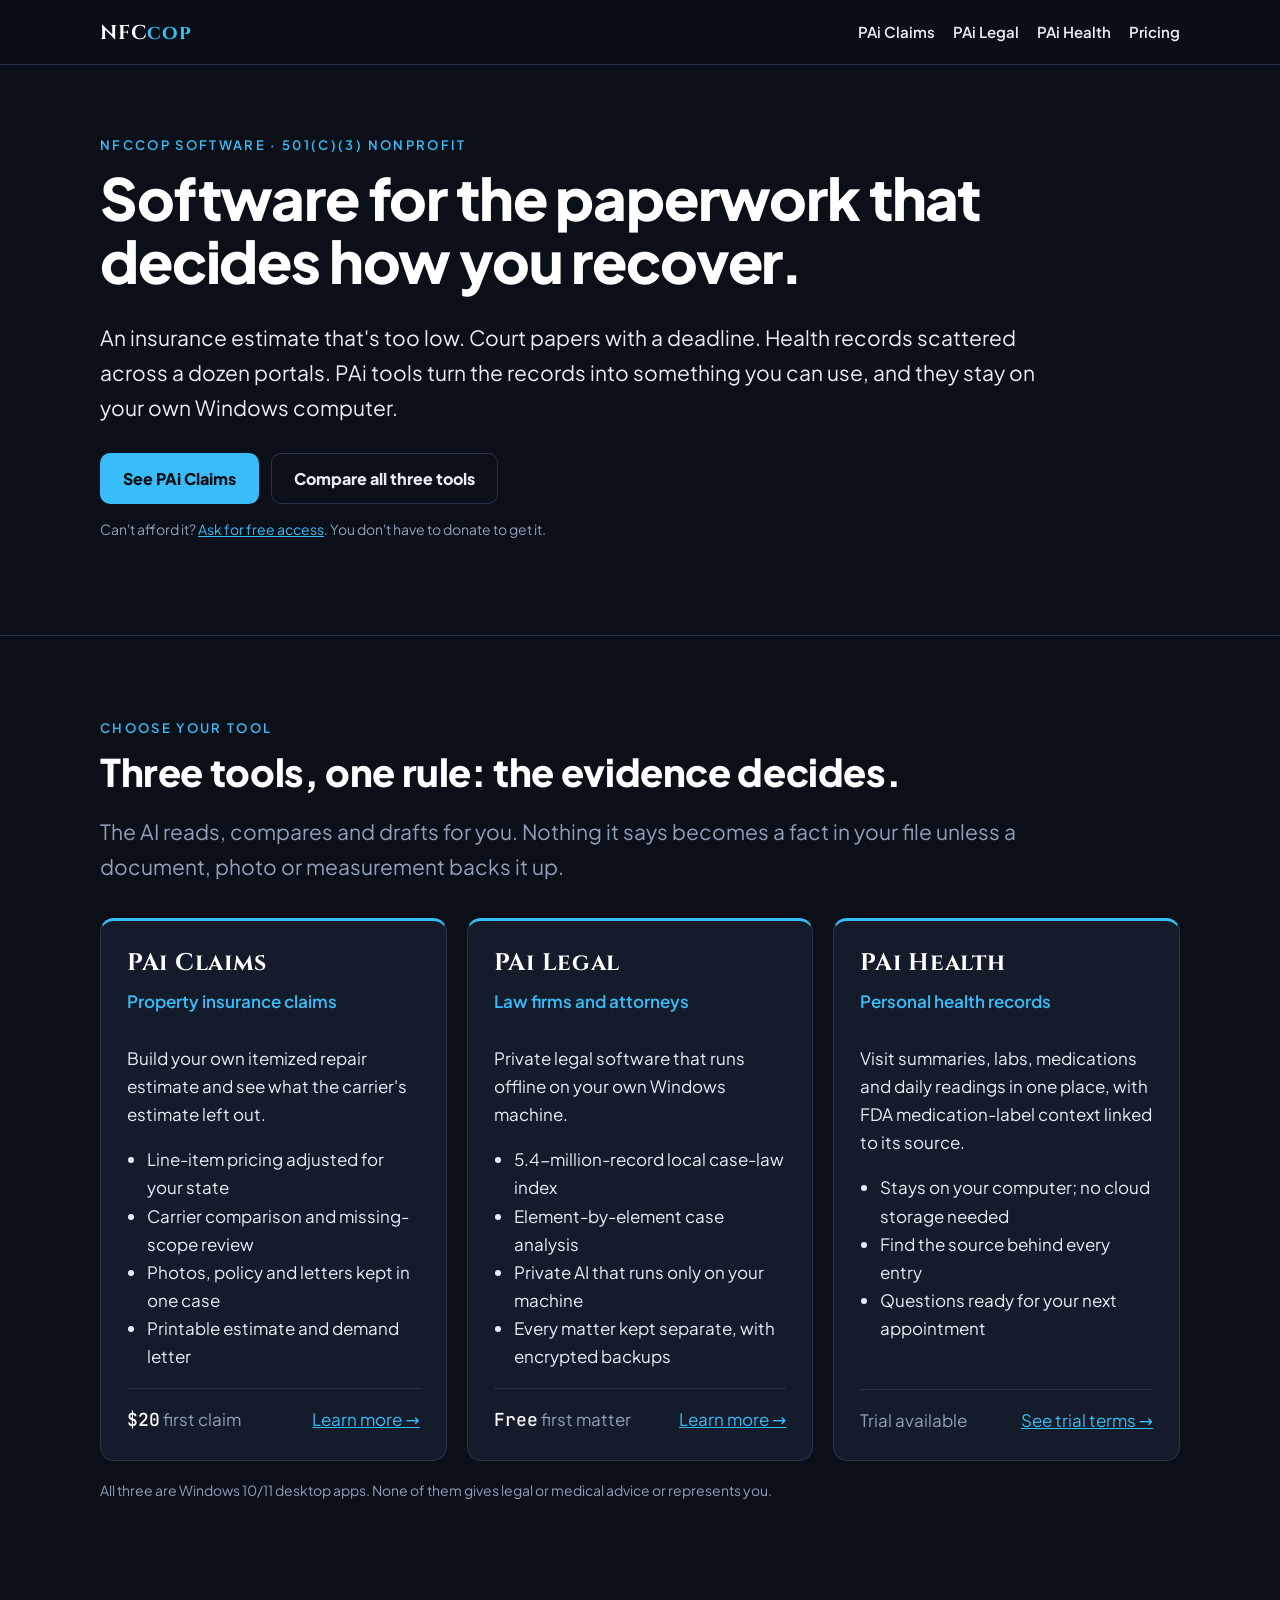
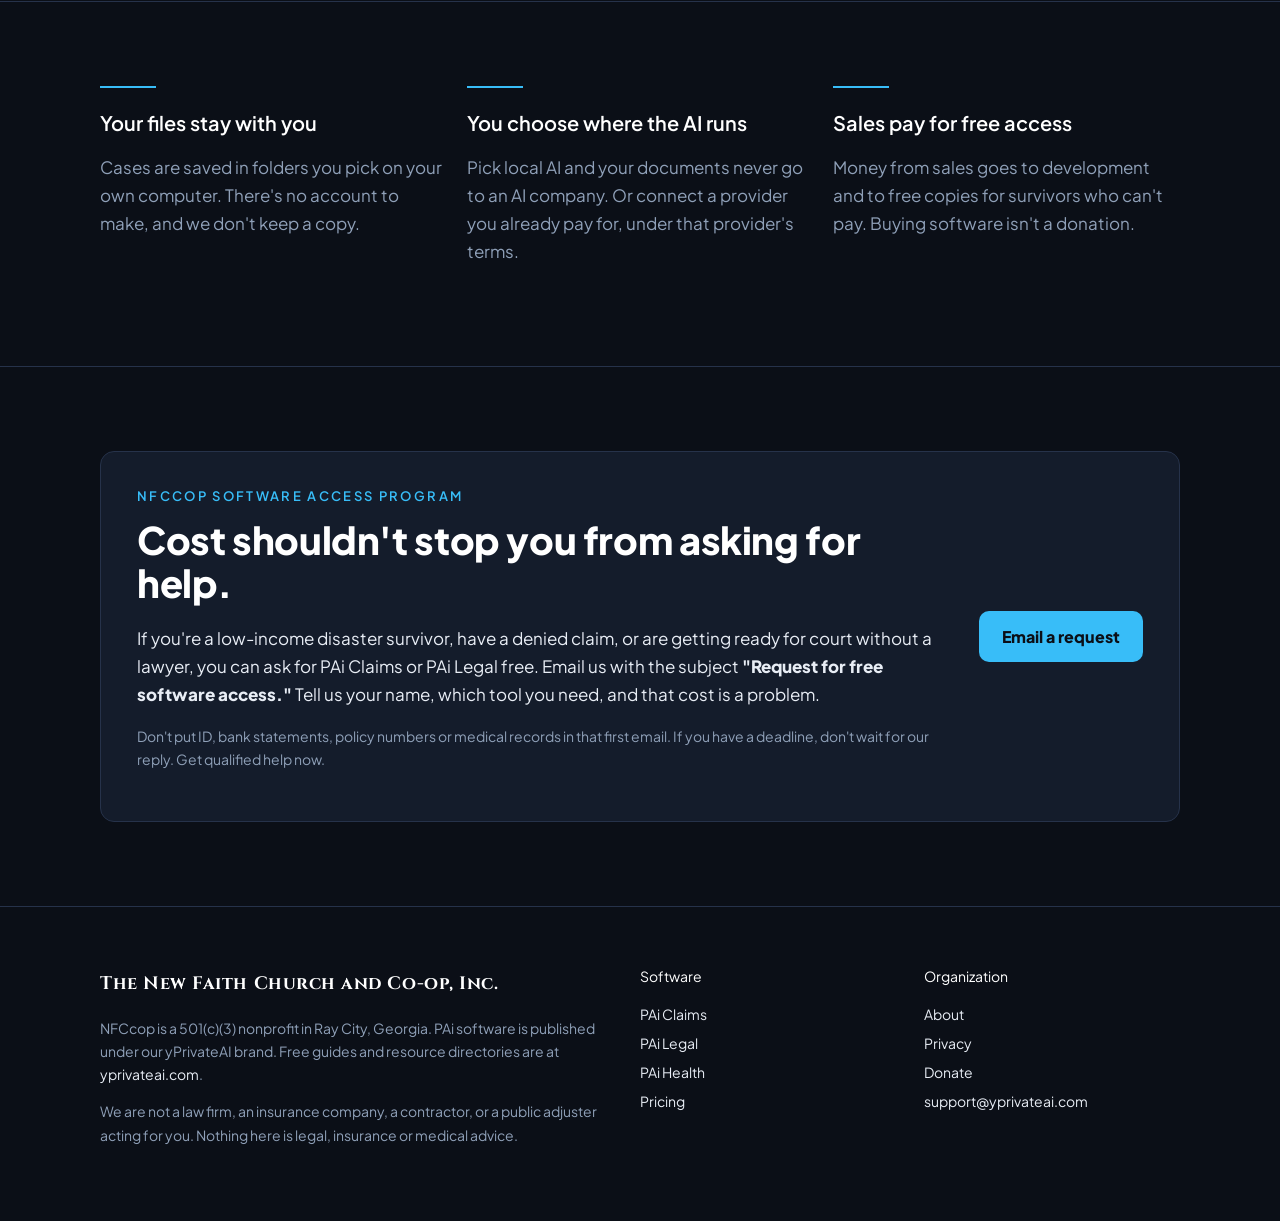
==== index.html @ 84f3e93f "Publish nfccop.org sales pages Co-Authored-By: Claude Opus 5.5 <noreply@anthropic.com>" ====
<!doctype html>
<html lang="en">
<head>
<meta charset="utf-8">
<meta name="viewport" content="width=device-width,initial-scale=1">
<title>PAi Software for Claims, Court and Health Records | NFCcop</title>
<meta name="description" content="Private Windows software from NFCcop, a 501(c)(3) nonprofit: PAi Claims for property insurance estimates, PAi Legal for court records, PAi Health for medical records.">
<link rel="canonical" href="https://nfccop.org/">
<meta property="og:title" content="PAi software from NFCcop">
<meta property="og:description" content="Build your own repair estimate, organize court records, keep health records together. Your files stay on your computer.">
<meta property="og:url" content="https://nfccop.org/">
<meta property="og:type" content="website">
<style>
/* NFCcop software sales site. Brand: marketing/youtube/brand/brand-guide.md */
@font-face{font-family:"Cinzel";src:url([data-uri]) format("woff2");font-weight:700;font-display:swap}
@font-face{font-family:"Jakarta";src:url([data-uri]) format("woff2");font-weight:400;font-display:swap}
@font-face{font-family:"Jakarta";src:url([data-uri]) format("woff2");font-weight:600;font-display:swap}
@font-face{font-family:"Jakarta";src:url([data-uri]) format("woff2");font-weight:800;font-display:swap}
@font-face{font-family:"JBMono";src:url([data-uri]) format("woff2");font-weight:500;font-display:swap}

:root{
  --ink:#0B0F17;--panel:#141C2B;--panel-2:#1B2538;--line:#26324A;
  --signal:#38BDF8;--signal-dim:#0EA5E9;--paper:#E8EDF5;--muted:#8FA0B8;
  --caution:#F59E0B;--white:#FFFFFF;
  --serif:"Cinzel",Georgia,serif;--sans:"Jakarta",system-ui,Arial,sans-serif;--mono:"JBMono",ui-monospace,Consolas,monospace;
  --max:1120px;--r:14px;
}
*{box-sizing:border-box}
html{scroll-behavior:smooth}
body{margin:0;background:var(--ink);color:var(--paper);font:400 17px/1.65 var(--sans);-webkit-font-smoothing:antialiased}
a{color:var(--signal)}
a:hover{color:var(--white)}
img{max-width:100%}
.wrap{max-width:var(--max);margin:0 auto;padding:0 20px}
.skip{position:absolute;left:-999px}.skip:focus{left:16px;top:16px;background:var(--white);color:var(--ink);padding:8px 12px;z-index:9}

/* header */
.top{position:sticky;top:0;z-index:5;background:rgba(11,15,23,.92);backdrop-filter:blur(8px);border-bottom:1px solid var(--line)}
.top .wrap{display:flex;align-items:center;gap:20px;min-height:64px}
.brand{font:700 20px var(--serif);color:var(--white);text-decoration:none;letter-spacing:.04em;margin-right:auto}
.brand span{color:var(--signal)}
.nav{display:flex;gap:18px;flex-wrap:wrap}
.nav a{color:var(--paper);text-decoration:none;font-weight:600;font-size:15px}
.nav a:hover,.nav a[aria-current]{color:var(--signal)}
@media (max-width:720px){.nav .hide-sm{display:none}}

/* type */
h1,h2,h3{color:var(--white);line-height:1.15;margin:0 0 .5em}
h1{font:800 clamp(34px,5.4vw,58px)/1.08 var(--sans);letter-spacing:-.02em}
h2{font:800 clamp(26px,3.4vw,38px)/1.15 var(--sans);letter-spacing:-.01em}
h3{font:600 20px/1.3 var(--sans)}
.over{font:600 13px var(--sans);letter-spacing:.18em;text-transform:uppercase;color:var(--signal);margin:0 0 14px}
.lead{font-size:clamp(18px,2vw,21px);color:var(--paper);max-width:46em}
.muted{color:var(--muted)}
.mono,.price{font-family:var(--mono)}
.name{font-family:var(--serif);letter-spacing:.03em}

/* sections */
section{padding:84px 0;border-top:1px solid var(--line)}
section.hero{border-top:0;padding:72px 0 80px}
.grid{display:grid;gap:20px}
.g2{grid-template-columns:repeat(auto-fit,minmax(300px,1fr))}
.g3{grid-template-columns:repeat(auto-fit,minmax(260px,1fr))}
.card{background:var(--panel);border:1px solid var(--line);border-radius:var(--r);padding:26px}
.card.feature{border-top:3px solid var(--signal)}
.card p:last-child{margin-bottom:0}
.rule{width:56px;height:2px;background:var(--signal);border:0;margin:0 0 22px}

/* buttons */
.ctas{display:flex;gap:12px;flex-wrap:wrap;margin:28px 0 14px}
.btn{display:inline-flex;align-items:center;gap:8px;padding:14px 22px;border-radius:10px;font:700 16px var(--sans);text-decoration:none;border:1px solid transparent;cursor:pointer}
.btn-primary{background:var(--signal);color:var(--ink)}
.btn-primary:hover{background:var(--white);color:var(--ink)}
.btn-ghost{border-color:var(--line);color:var(--paper);background:transparent}
.btn-ghost:hover{border-color:var(--signal);color:var(--white)}
.fine{font-size:14px;color:var(--muted)}

/* hero */
.hero-grid{display:grid;grid-template-columns:1.15fr .85fr;gap:48px;align-items:center}
@media (max-width:900px){.hero-grid{grid-template-columns:1fr}}
.doc{background:var(--panel);border:1px solid var(--line);border-radius:var(--r);padding:22px;font-size:14px}
.doc-h{display:flex;justify-content:space-between;color:var(--muted);font:500 12px var(--mono);text-transform:uppercase;letter-spacing:.08em;margin-bottom:14px}
.doc table{width:100%;border-collapse:collapse}
.doc td{padding:9px 0;border-bottom:1px solid var(--line);vertical-align:top}
.doc td:last-child{text-align:right;font-family:var(--mono);white-space:nowrap;padding-left:10px}
.doc tr.add td{color:var(--signal)}
.doc tr.tot td{border-bottom:0;font-weight:700;color:var(--white);padding-top:14px}
.tag{display:inline-block;font:600 11px var(--sans);letter-spacing:.1em;text-transform:uppercase;padding:3px 8px;border-radius:999px;border:1px solid currentColor}
.tag.caution{color:var(--caution)}
.tag.sig{color:var(--signal)}

/* product cards */
.prod{display:flex;flex-direction:column}
.prod h3{font:700 24px var(--serif);letter-spacing:.03em}
.prod .for{color:var(--signal);font-weight:600;margin:-4px 0 12px}
.prod ul{padding-left:20px;margin:0 0 18px}
.prod .foot{margin-top:auto;display:flex;align-items:baseline;justify-content:space-between;gap:12px;flex-wrap:wrap;padding-top:16px;border-top:1px solid var(--line)}
.prod .foot .price{color:var(--white);font-size:18px}

/* steps */
.steps{counter-reset:s;list-style:none;padding:0;margin:0;display:grid;gap:14px;grid-template-columns:repeat(auto-fit,minmax(min(300px,100%),1fr))}
.steps li{background:var(--panel);border:1px solid var(--line);border-radius:var(--r);padding:22px 22px 22px 66px;position:relative}
.steps li::before{counter-increment:s;content:counter(s);position:absolute;left:20px;top:20px;width:32px;height:32px;border-radius:50%;border:1px solid var(--signal);color:var(--signal);font:500 15px/30px var(--mono);text-align:center}
.steps b{color:var(--white);display:block}

/* pricing */
.plans{display:grid;gap:20px;grid-template-columns:repeat(auto-fit,minmax(250px,1fr))}
.plan{background:var(--panel);border:1px solid var(--line);border-radius:var(--r);padding:28px;display:flex;flex-direction:column}
.plan.best{border-color:var(--signal);box-shadow:0 0 0 1px var(--signal) inset}
.plan .amt{font:500 46px/1 var(--mono);color:var(--white);margin:10px 0 4px}
.plan .per{color:var(--muted);font-size:15px;margin-bottom:18px}
.plan ul{padding-left:20px;margin:0 0 22px}
.plan .btn{margin-top:auto;justify-content:center}
table.cmp{width:100%;border-collapse:collapse;font-size:15px}
table.cmp th,table.cmp td{padding:12px 10px;border-bottom:1px solid var(--line);text-align:left;vertical-align:top}
table.cmp th{color:var(--white)}
table.cmp td.y{color:var(--signal);font-family:var(--mono)}
.scroll-x{overflow-x:auto}

/* honesty box */
.limits{border-left:3px solid var(--caution);background:var(--panel);padding:22px 24px;border-radius:0 var(--r) var(--r) 0}
.limits h3{color:var(--caution)}
.limits ul{margin:0;padding-left:20px}

/* two-voice comparison (PAi Legal) */
.voices{display:grid;grid-template-columns:1fr 1fr;gap:0;border:1px solid var(--line);border-radius:var(--r);overflow:hidden}
.voices > div{padding:22px}
.voices > div + div{border-left:1px solid var(--line);background:var(--panel-2)}
.voices h4{margin:0 0 12px;font:600 12px var(--mono);letter-spacing:.1em;text-transform:uppercase;color:var(--muted)}
.voices ul{list-style:none;padding:0;margin:0}
.voices li{padding:9px 0;border-bottom:1px solid var(--line);font-size:15px}
.voices li:last-child{border-bottom:0}
@media (max-width:640px){.voices{grid-template-columns:1fr}.voices > div + div{border-left:0;border-top:1px solid var(--line)}}

/* trust lock ladder */
.locks{display:grid;gap:12px}
.lock{display:grid;grid-template-columns:96px 1fr;gap:18px;align-items:start;background:var(--panel);border:1px solid var(--line);border-radius:12px;padding:18px 20px}
.lock .sym{font:500 18px var(--mono);color:var(--signal);white-space:nowrap}
.lock b{color:var(--white)}
.lock p{margin:4px 0 0;color:var(--muted);font-size:15px}
@media (max-width:520px){.lock{grid-template-columns:1fr;gap:6px}}

/* stat row */
.stats{display:grid;grid-template-columns:repeat(auto-fit,minmax(min(220px,100%),1fr));gap:0;border:1px solid var(--line);border-radius:var(--r);overflow:hidden;margin-top:44px}
.stat{padding:24px;background:var(--panel)}
.stat + .stat{border-left:1px solid var(--line)}
.stat .n{font:500 clamp(30px,3.6vw,42px)/1 var(--mono);color:var(--white)}
.stat .l{color:var(--muted);font-size:15px;margin-top:8px}
@media (max-width:700px){.stat + .stat{border-left:0;border-top:1px solid var(--line)}}

/* server diagram */
.rack{background:var(--panel);border:1px solid var(--line);border-radius:var(--r);padding:22px}
.rack .edge{border:1px dashed var(--caution);border-radius:12px;padding:16px;position:relative}
.rack .edge-l{position:absolute;top:-10px;left:14px;background:var(--panel);padding:0 8px;font:600 11px var(--mono);letter-spacing:.1em;text-transform:uppercase;color:var(--caution)}
.rack .unit{display:flex;justify-content:space-between;gap:12px;border:1px solid var(--line);background:var(--ink);border-radius:8px;padding:11px 14px;margin-top:10px;font-size:15px}
.rack .unit span:last-child{font-family:var(--mono);color:var(--signal);white-space:nowrap}
.rack .ws{display:grid;grid-template-columns:repeat(3,1fr);gap:8px;margin-top:14px}
.rack .ws div{border:1px solid var(--line);border-radius:8px;padding:8px;text-align:center;font-size:13px;color:var(--muted)}
.rack .off{margin-top:14px;text-align:center;font:500 13px var(--mono);color:var(--muted)}

/* quote callout */
.callout{border-left:3px solid var(--signal);padding:6px 0 6px 22px;font-size:clamp(19px,2.2vw,23px);color:var(--white);margin:28px 0;max-width:40em}

/* faq */
details{background:var(--panel);border:1px solid var(--line);border-radius:12px;padding:16px 20px;margin-bottom:10px}
summary{cursor:pointer;font-weight:600;color:var(--white)}
details p{margin:12px 0 0}

/* band */
.band{background:var(--panel);border:1px solid var(--line);border-radius:var(--r);padding:36px;display:grid;grid-template-columns:1fr auto;gap:24px;align-items:center}
@media (max-width:760px){.band{grid-template-columns:1fr;padding:26px}}

/* footer */
footer{border-top:1px solid var(--line);padding:44px 0 60px;color:var(--muted);font-size:14px}
footer .cols{display:grid;gap:28px;grid-template-columns:2fr 1fr 1fr}
@media (max-width:720px){footer .cols{grid-template-columns:1fr}}
footer a{color:var(--paper);text-decoration:none}footer a:hover{color:var(--signal)}
footer ul{list-style:none;padding:0;margin:0}footer li{margin:6px 0}

</style>
<script type="application/ld+json">
{"@context":"https://schema.org","@type":"NGO","name":"The New Faith Church and Co-op, Inc.","alternateName":"NFCcop","url":"https://nfccop.org/","email":"support@yprivateai.com","address":{"@type":"PostalAddress","addressLocality":"Ray City","addressRegion":"GA","addressCountry":"US"},"nonprofitStatus":"Nonprofit501c3"}
</script>
</head>
<body>
<a class="skip" href="#main">Skip to content</a>
<header class="top"><div class="wrap">
  <a class="brand" href="./">NFC<span>cop</span></a>
  <nav class="nav" aria-label="Main">
    <a href="pai-claims.html">PAi Claims</a>
    <a href="pai-legal.html" class="hide-sm">PAi Legal</a>
    <a href="https://yprivateai.com/pai-health.html" class="hide-sm">PAi Health</a>
    <a href="pai-claims.html#pricing">Pricing</a>
  </nav>
</div></header>

<main id="main">
<section class="hero"><div class="wrap">
  <p class="over">NFCcop software · 501(c)(3) nonprofit</p>
  <h1>Software for the paperwork that decides how you recover.</h1>
  <p class="lead">An insurance estimate that's too low. Court papers with a deadline. Health records scattered across a dozen portals. PAi tools turn the records into something you can use, and they stay on your own Windows computer.</p>
  <div class="ctas">
    <a class="btn btn-primary" href="pai-claims.html">See PAi Claims</a>
    <a class="btn btn-ghost" href="#tools">Compare all three tools</a>
  </div>
  <p class="fine">Can't afford it? <a href="#free-access">Ask for free access</a>. You don't have to donate to get it.</p>
</div></section>

<section id="tools"><div class="wrap">
  <p class="over">Choose your tool</p>
  <h2>Three tools, one rule: the evidence decides.</h2>
  <p class="lead muted">The AI reads, compares and drafts for you. Nothing it says becomes a fact in your file unless a document, photo or measurement backs it up.</p>
  <div class="grid g3" style="margin-top:34px">
    <article class="card feature prod">
      <h3>PAi Claims</h3>
      <p class="for">Property insurance claims</p>
      <p>Build your own itemized repair estimate and see what the carrier's estimate left out.</p>
      <ul>
        <li>Line-item pricing adjusted for your state</li>
        <li>Carrier comparison and missing-scope review</li>
        <li>Photos, policy and letters kept in one case</li>
        <li>Printable estimate and demand letter</li>
      </ul>
      <div class="foot"><span><span class="price">$20</span> <span class="muted">first claim</span></span><a href="pai-claims.html">Learn more →</a></div>
    </article>
    <article class="card feature prod">
      <h3>PAi Legal</h3>
      <p class="for">Law firms and attorneys</p>
      <p>Private legal software that runs offline on your own Windows machine.</p>
      <ul>
        <li>5.4-million-record local case-law index</li>
        <li>Element-by-element case analysis</li>
        <li>Private AI that runs only on your machine</li>
        <li>Every matter kept separate, with encrypted backups</li>
      </ul>
      <div class="foot"><span><span class="price">Free</span> <span class="muted">first matter</span></span><a href="pai-legal.html">Learn more →</a></div>
    </article>
    <article class="card feature prod">
      <h3>PAi Health</h3>
      <p class="for">Personal health records</p>
      <p>Visit summaries, labs, medications and daily readings in one place, with FDA medication-label context linked to its source.</p>
      <ul>
        <li>Stays on your computer; no cloud storage needed</li>
        <li>Find the source behind every entry</li>
        <li>Questions ready for your next appointment</li>
      </ul>
      <div class="foot"><span class="muted">Trial available</span><a href="https://yprivateai.com/pai-health.html">See trial terms →</a></div>
    </article>
  </div>
  <p class="fine" style="margin-top:18px">All three are Windows 10/11 desktop apps. None of them gives legal or medical advice or represents you.</p>
</div></section>

<section><div class="wrap">
  <div class="grid g3">
    <div><hr class="rule"><h3>Your files stay with you</h3><p class="muted">Cases are saved in folders you pick on your own computer. There's no account to make, and we don't keep a copy.</p></div>
    <div><hr class="rule"><h3>You choose where the AI runs</h3><p class="muted">Pick local AI and your documents never go to an AI company. Or connect a provider you already pay for, under that provider's terms.</p></div>
    <div><hr class="rule"><h3>Sales pay for free access</h3><p class="muted">Money from sales goes to development and to free copies for survivors who can't pay. Buying software isn't a donation.</p></div>
  </div>
</div></section>

<section id="free-access"><div class="wrap">
  <div class="band">
    <div>
      <p class="over">NFCcop software access program</p>
      <h2>Cost shouldn't stop you from asking for help.</h2>
      <p>If you're a low-income disaster survivor, have a denied claim, or are getting ready for court without a lawyer, you can ask for PAi Claims or PAi Legal free. Email us with the subject <b>"Request for free software access."</b> Tell us your name, which tool you need, and that cost is a problem.</p>
      <p class="fine">Don't put ID, bank statements, policy numbers or medical records in that first email. If you have a deadline, don't wait for our reply. Get qualified help now.</p>
    </div>
    <a class="btn btn-primary" href="mailto:support@yprivateai.com?subject=Request%20for%20free%20software%20access">Email a request</a>
  </div>
</div></section>
</main>

<footer><div class="wrap cols">
  <div>
    <p class="name" style="color:var(--white);font-size:18px">The New Faith Church and Co-op, Inc.</p>
    <p>NFCcop is a 501(c)(3) nonprofit in Ray City, Georgia. PAi software is published under our yPrivateAI brand. Free guides and resource directories are at <a href="https://yprivateai.com/">yprivateai.com</a>.</p>
    <p>We are not a law firm, an insurance company, a contractor, or a public adjuster acting for you. Nothing here is legal, insurance or medical advice.</p>
  </div>
  <div><p style="color:var(--white)">Software</p><ul>
    <li><a href="pai-claims.html">PAi Claims</a></li>
    <li><a href="pai-legal.html">PAi Legal</a></li>
    <li><a href="https://yprivateai.com/pai-health.html">PAi Health</a></li>
    <li><a href="pai-claims.html#pricing">Pricing</a></li></ul></div>
  <div><p style="color:var(--white)">Organization</p><ul>
    <li><a href="https://yprivateai.com/about.html">About</a></li>
    <li><a href="https://yprivateai.com/privacy.html">Privacy</a></li>
    <li><a href="https://yprivateai.com/donate.html">Donate</a></li>
    <li><a href="mailto:support@yprivateai.com">support@yprivateai.com</a></li></ul></div>
</div></footer>
</body>
</html>
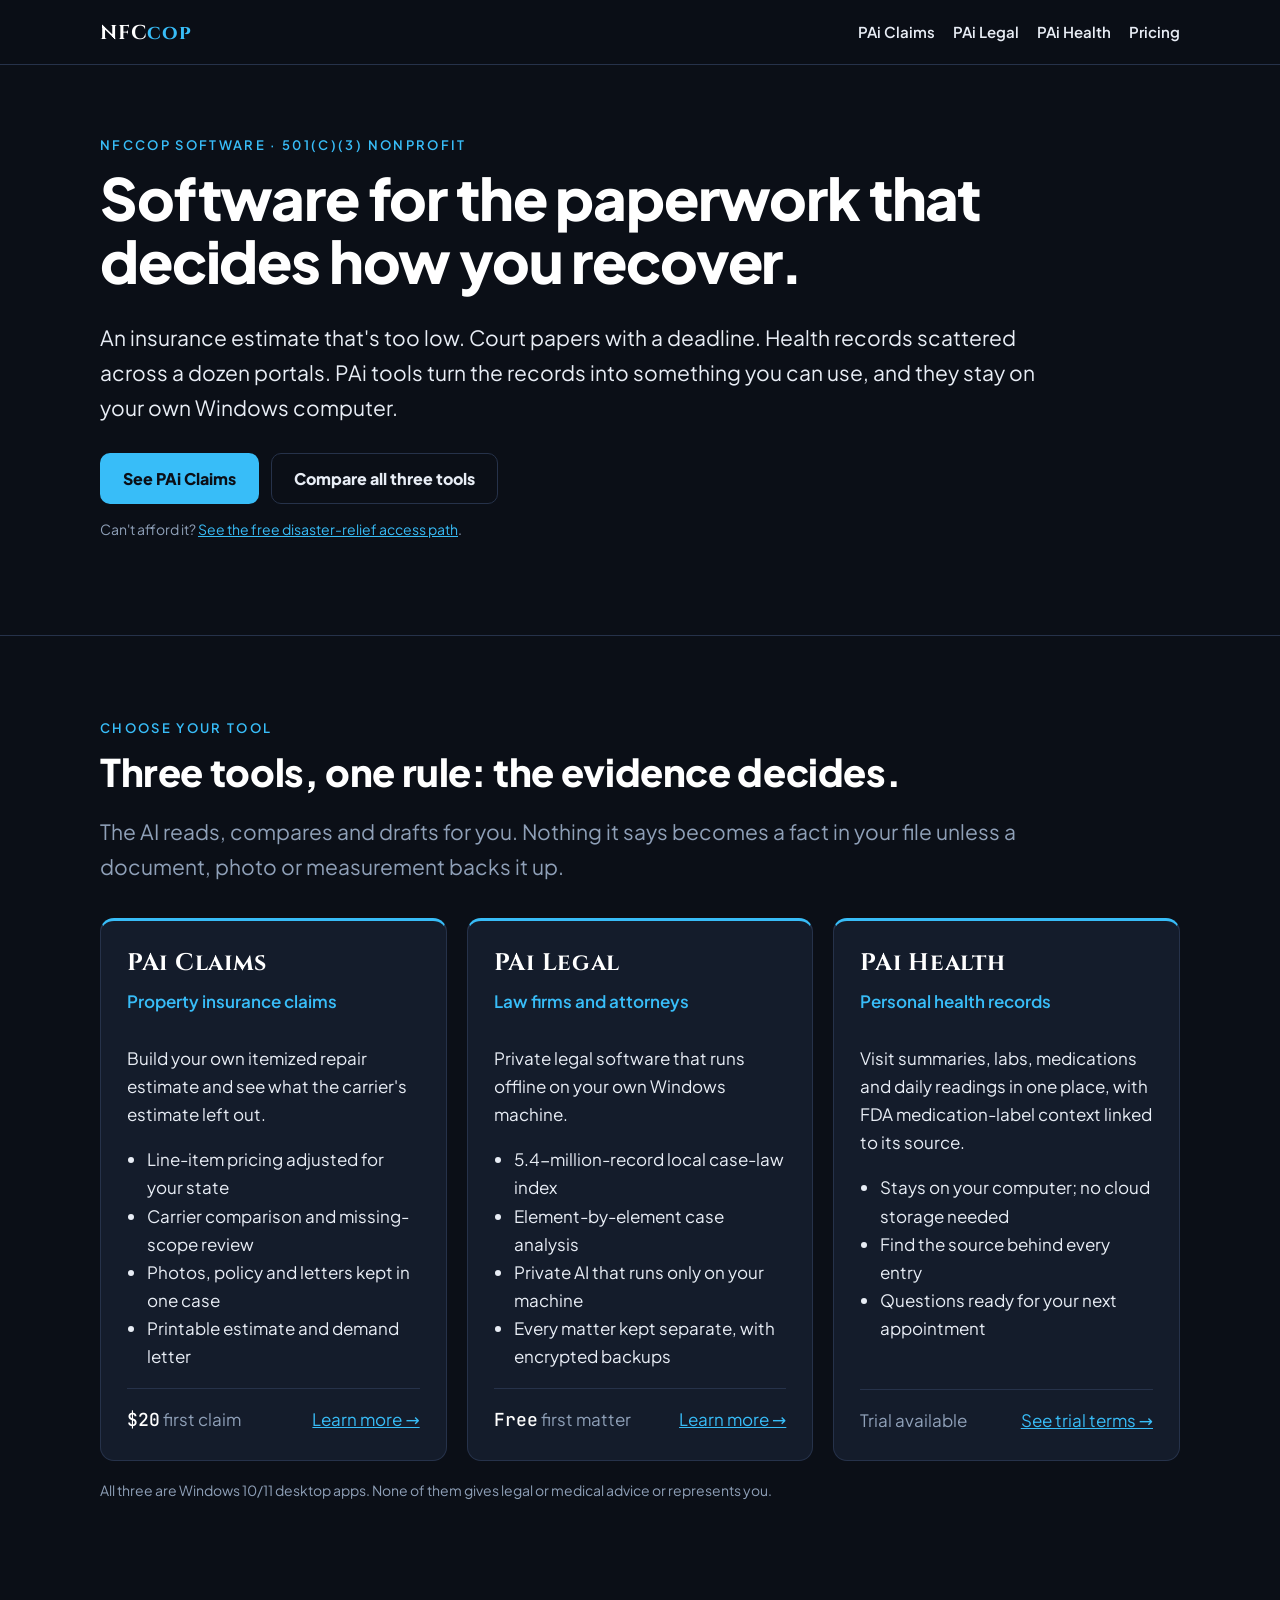
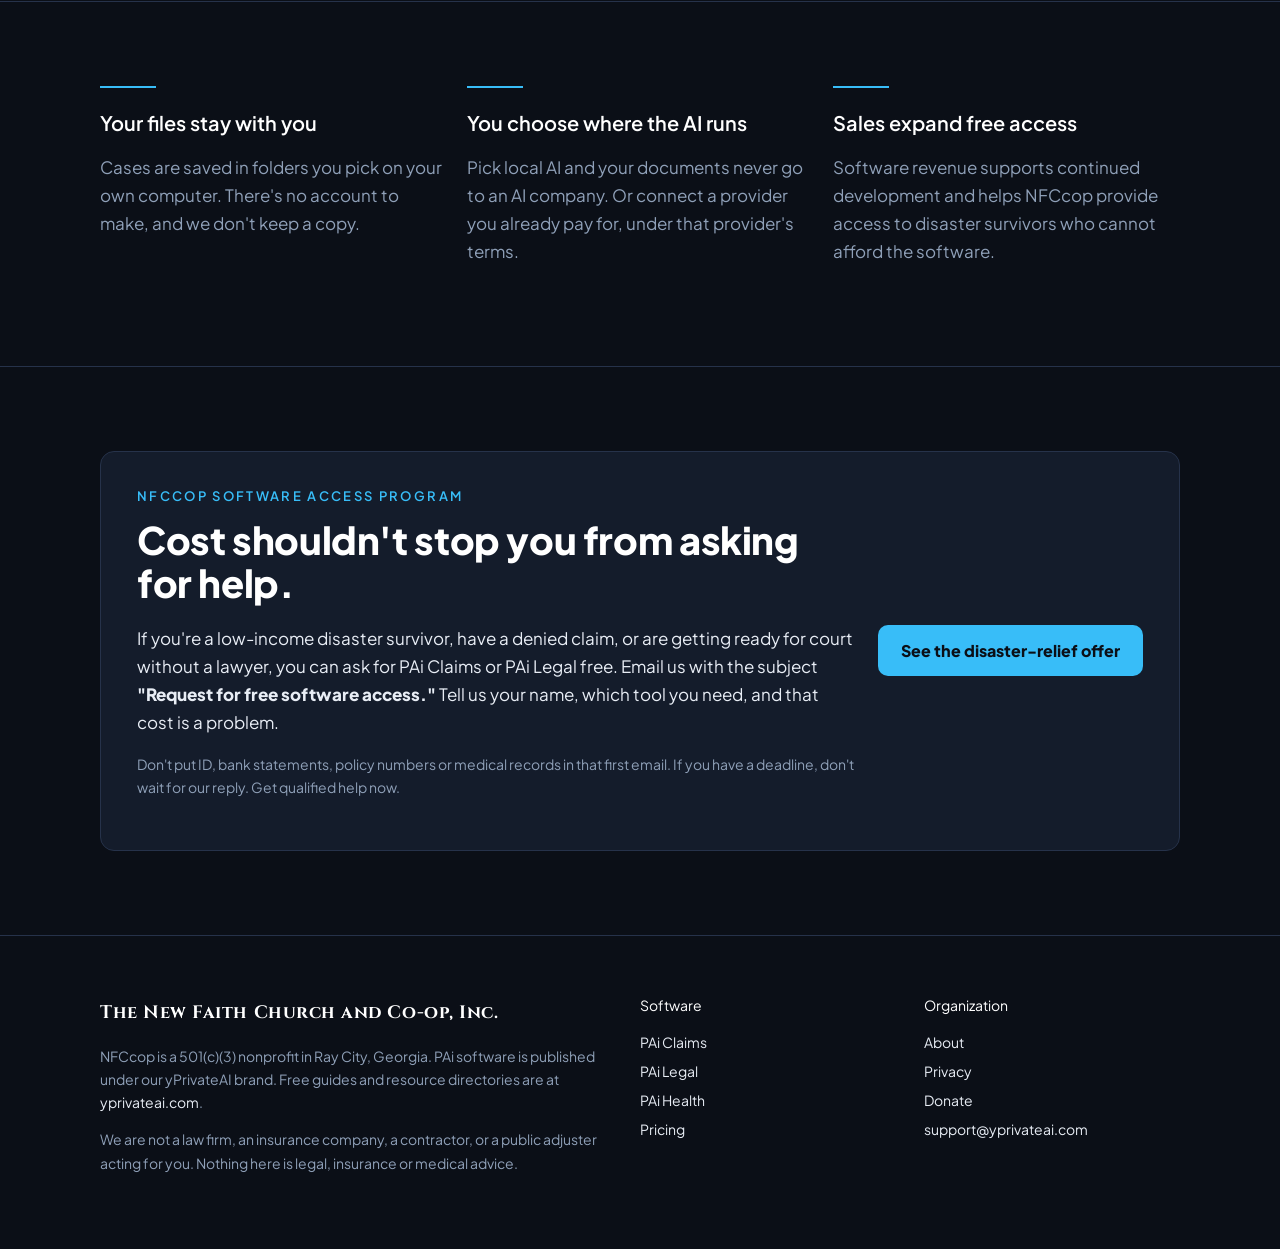
==== commit b5c5d493: "Add tailored PAi Claims sales paths" ====
--- a/index.html
+++ b/index.html
@@ -203,7 +203,7 @@
     <a class="btn btn-primary" href="pai-claims.html">See PAi Claims</a>
     <a class="btn btn-ghost" href="#tools">Compare all three tools</a>
   </div>
-  <p class="fine">Can't afford it? <a href="#free-access">Ask for free access</a>. You don't have to donate to get it.</p>
+  <p class="fine">Can't afford it? <a href="disaster-relief.html">See the free disaster-relief access path</a>.</p>
 </div></section>
 
 <section id="tools"><div class="wrap">
@@ -254,7 +254,7 @@
   <div class="grid g3">
     <div><hr class="rule"><h3>Your files stay with you</h3><p class="muted">Cases are saved in folders you pick on your own computer. There's no account to make, and we don't keep a copy.</p></div>
     <div><hr class="rule"><h3>You choose where the AI runs</h3><p class="muted">Pick local AI and your documents never go to an AI company. Or connect a provider you already pay for, under that provider's terms.</p></div>
-    <div><hr class="rule"><h3>Sales pay for free access</h3><p class="muted">Money from sales goes to development and to free copies for survivors who can't pay. Buying software isn't a donation.</p></div>
+    <div><hr class="rule"><h3>Sales expand free access</h3><p class="muted">Software revenue supports continued development and helps NFCcop provide access to disaster survivors who cannot afford the software.</p></div>
   </div>
 </div></section>
 
@@ -266,7 +266,7 @@
       <p>If you're a low-income disaster survivor, have a denied claim, or are getting ready for court without a lawyer, you can ask for PAi Claims or PAi Legal free. Email us with the subject <b>"Request for free software access."</b> Tell us your name, which tool you need, and that cost is a problem.</p>
       <p class="fine">Don't put ID, bank statements, policy numbers or medical records in that first email. If you have a deadline, don't wait for our reply. Get qualified help now.</p>
     </div>
-    <a class="btn btn-primary" href="mailto:support@yprivateai.com?subject=Request%20for%20free%20software%20access">Email a request</a>
+    <a class="btn btn-primary" href="disaster-relief.html">See the disaster-relief offer</a>
   </div>
 </div></section>
 </main>
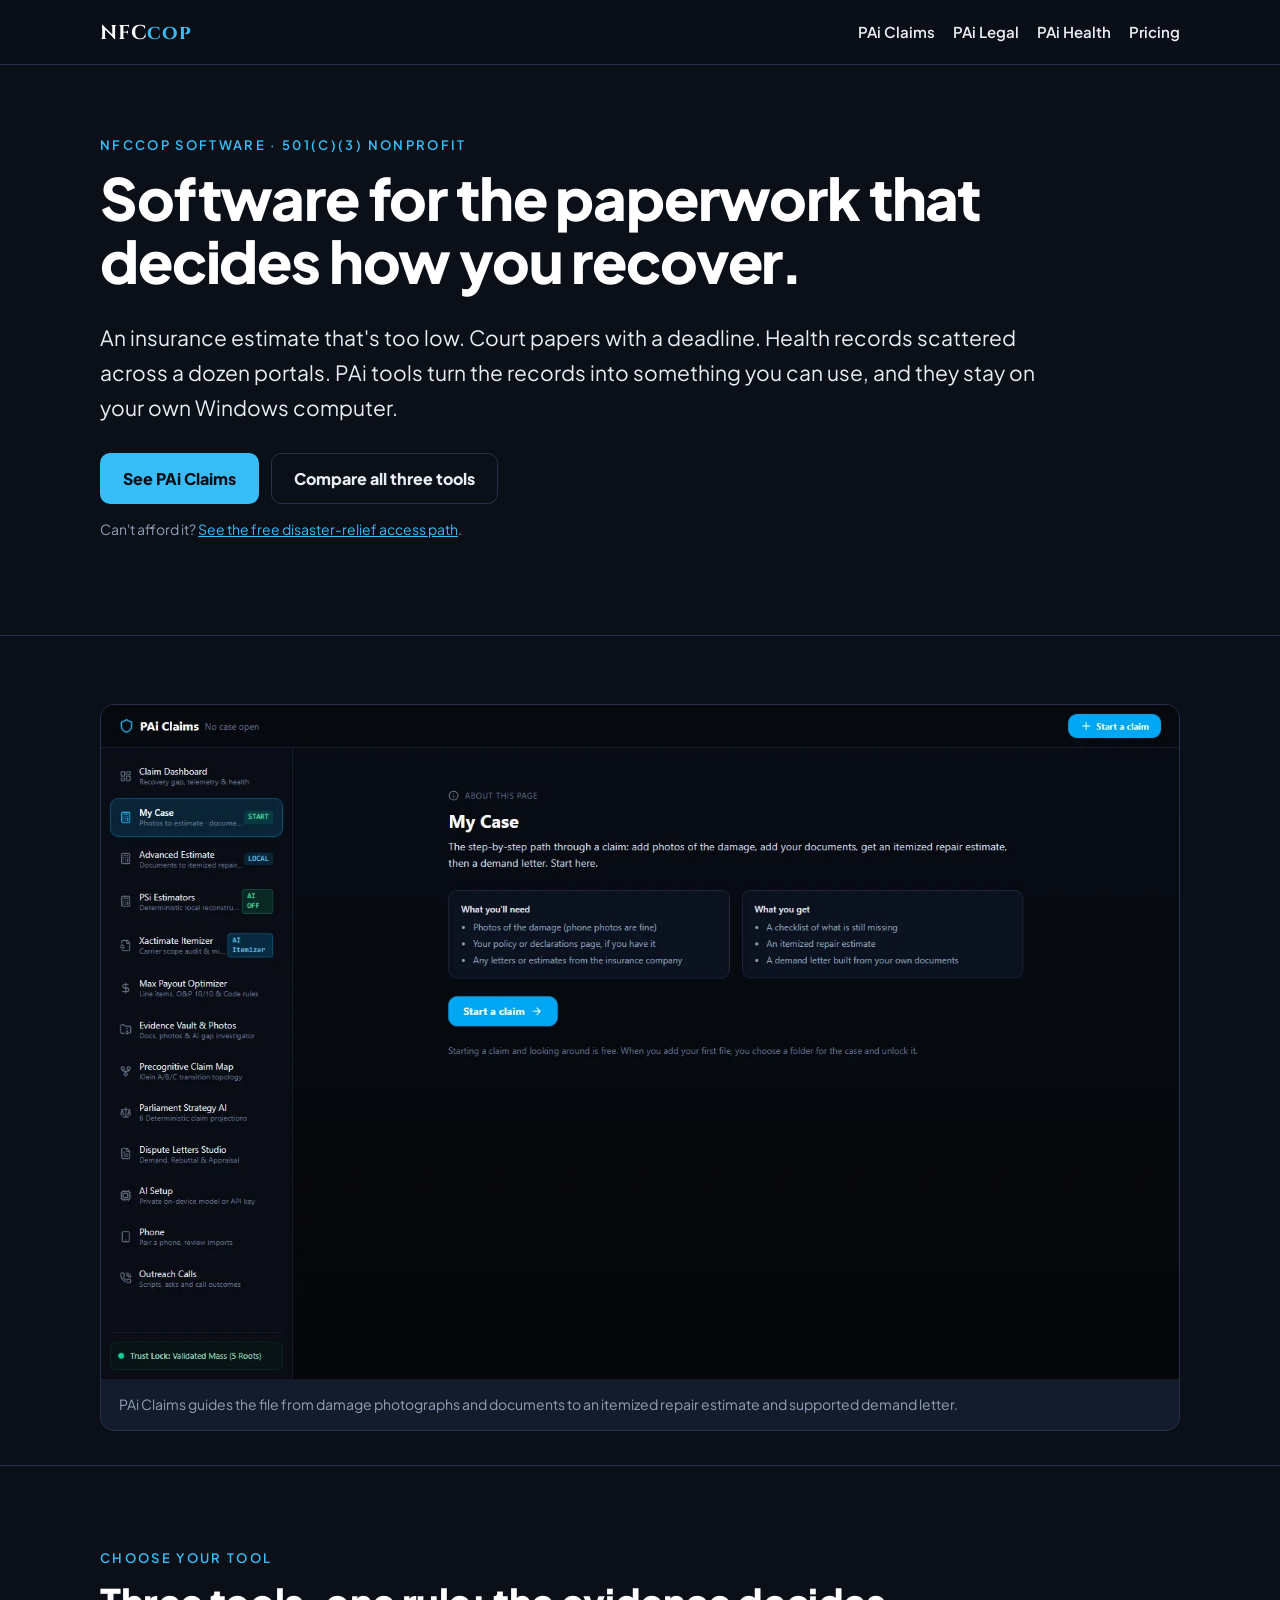
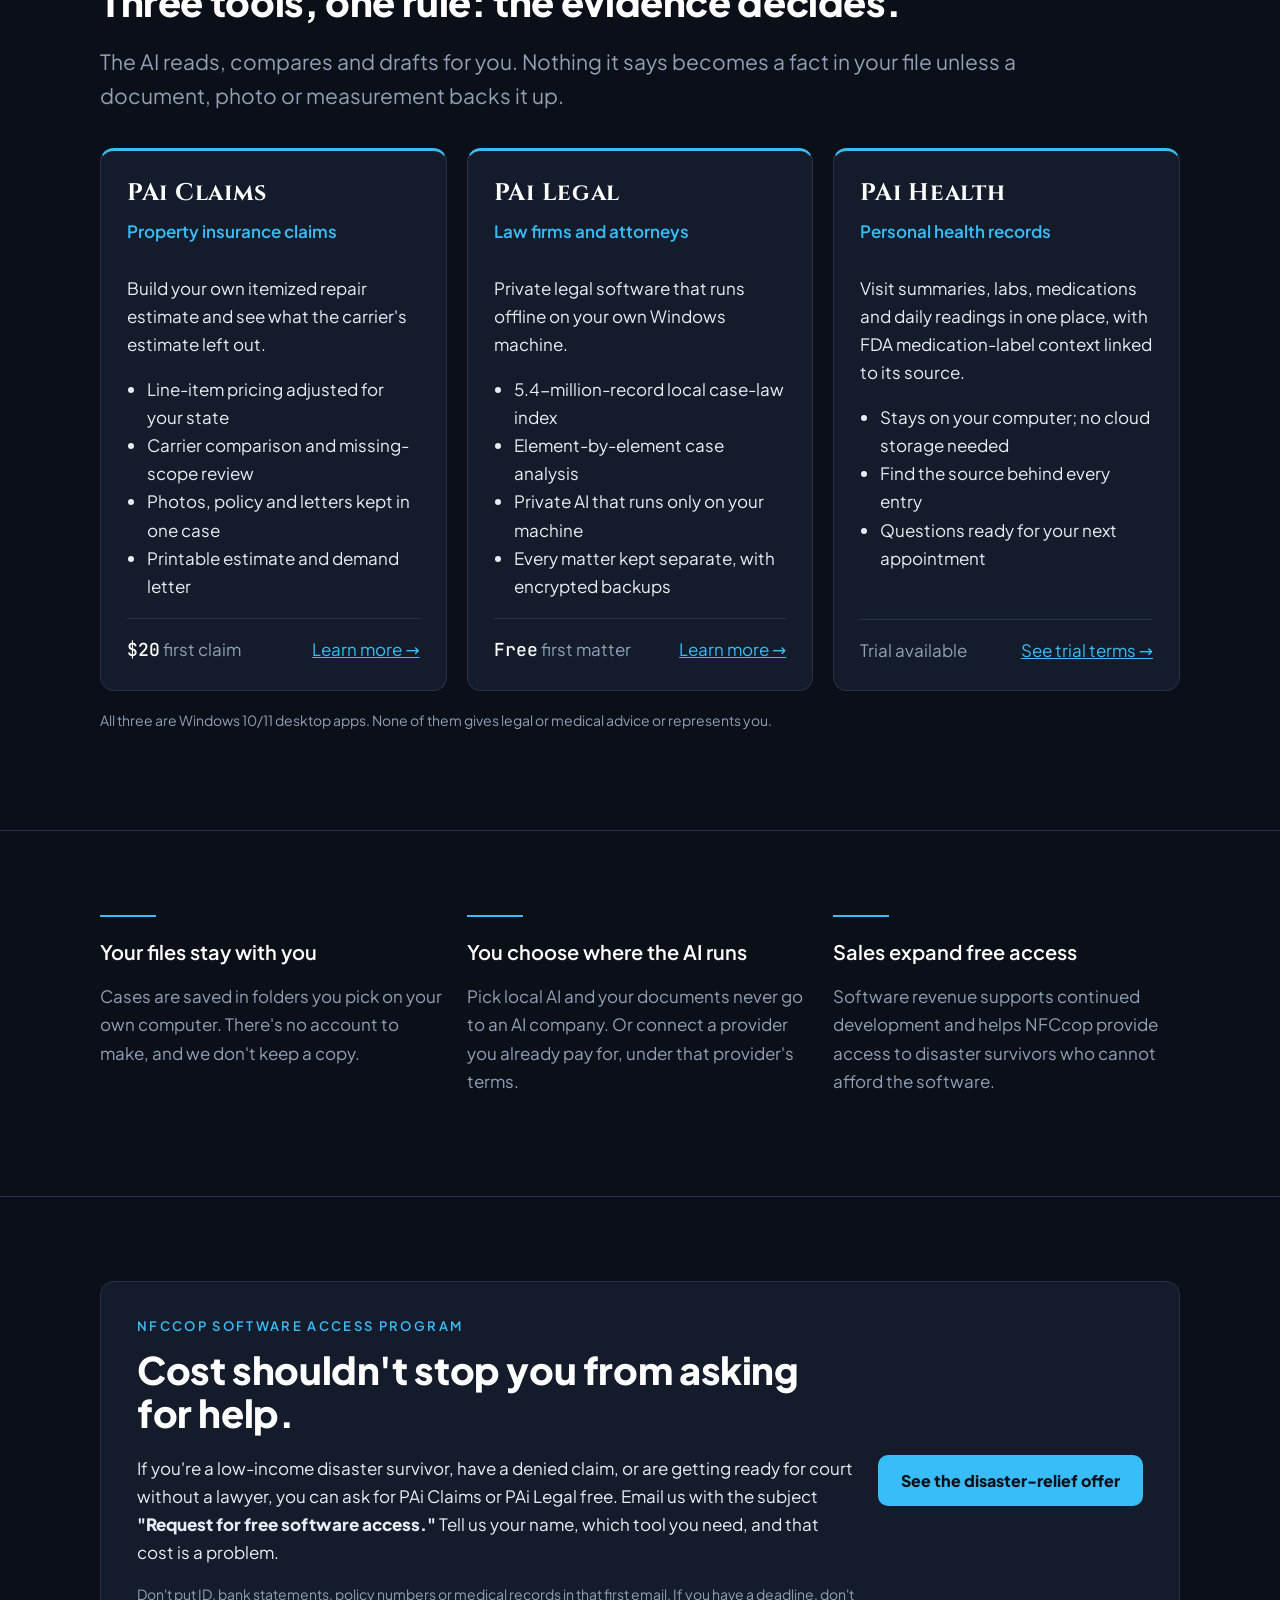
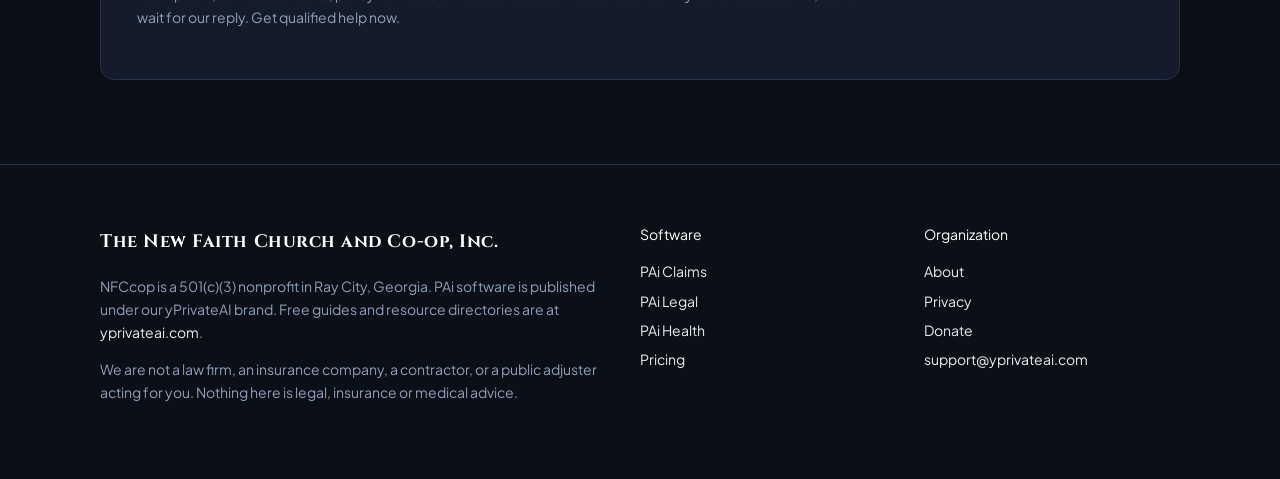
==== commit 8c311c6f: "Add PAi Claims software screenshots" ====
--- a/index.html
+++ b/index.html
@@ -4,12 +4,20 @@
 <meta charset="utf-8">
 <meta name="viewport" content="width=device-width,initial-scale=1">
 <title>PAi Software for Claims, Court and Health Records | NFCcop</title>
-<meta name="description" content="Private Windows software from NFCcop, a 501(c)(3) nonprofit: PAi Claims for property insurance estimates, PAi Legal for court records, PAi Health for medical records.">
+<meta name="description" content="Private Windows software from NFCcop: PAi Claims for property estimates, PAi Legal for court records and PAi Health for personal health records.">
+<meta name="robots" content="index,follow,max-image-preview:large">
 <link rel="canonical" href="https://nfccop.org/">
 <meta property="og:title" content="PAi software from NFCcop">
 <meta property="og:description" content="Build your own repair estimate, organize court records, keep health records together. Your files stay on your computer.">
 <meta property="og:url" content="https://nfccop.org/">
 <meta property="og:type" content="website">
+<meta property="og:site_name" content="NFCcop">
+<meta property="og:image" content="https://nfccop.org/assets/images/pai-claims-my-case-dashboard.webp">
+<meta property="og:image:alt" content="PAi Claims My Case software dashboard">
+<meta name="twitter:card" content="summary_large_image">
+<meta name="twitter:image" content="https://nfccop.org/assets/images/pai-claims-my-case-dashboard.webp">
+<meta name="twitter:title" content="PAi software from NFCcop">
+<meta name="twitter:description" content="Private Windows software for property claims, legal records and personal health records.">
 <style>
 /* NFCcop software sales site. Brand: marketing/youtube/brand/brand-guide.md */
 @font-face{font-family:"Cinzel";src:url([data-uri]) format("woff2");font-weight:700;font-display:swap}
@@ -31,6 +39,7 @@
 a{color:var(--signal)}
 a:hover{color:var(--white)}
 img{max-width:100%}
+.home-photo{margin:34px 0 0;overflow:hidden;border:1px solid var(--line);border-radius:var(--r);background:var(--panel)}.home-photo img{display:block;width:100%;height:auto;aspect-ratio:16/10;object-fit:cover}.home-photo figcaption{padding:14px 18px;color:var(--muted);font-size:14px}
 .wrap{max-width:var(--max);margin:0 auto;padding:0 20px}
 .skip{position:absolute;left:-999px}.skip:focus{left:16px;top:16px;background:var(--white);color:var(--ink);padding:8px 12px;z-index:9}
 
@@ -205,6 +214,8 @@
   </div>
   <p class="fine">Can't afford it? <a href="disaster-relief.html">See the free disaster-relief access path</a>.</p>
 </div></section>
+
+<section style="padding-top:34px;padding-bottom:34px"><div class="wrap"><figure class="home-photo"><img src="assets/images/pai-claims-my-case-dashboard.webp" width="1440" height="900" alt="PAi Claims My Case dashboard showing the guided path from damage photos to an itemized estimate and demand letter" loading="eager" fetchpriority="high" decoding="async"><figcaption>PAi Claims guides the file from damage photographs and documents to an itemized repair estimate and supported demand letter.</figcaption></figure></div></section>
 
 <section id="tools"><div class="wrap">
   <p class="over">Choose your tool</p>
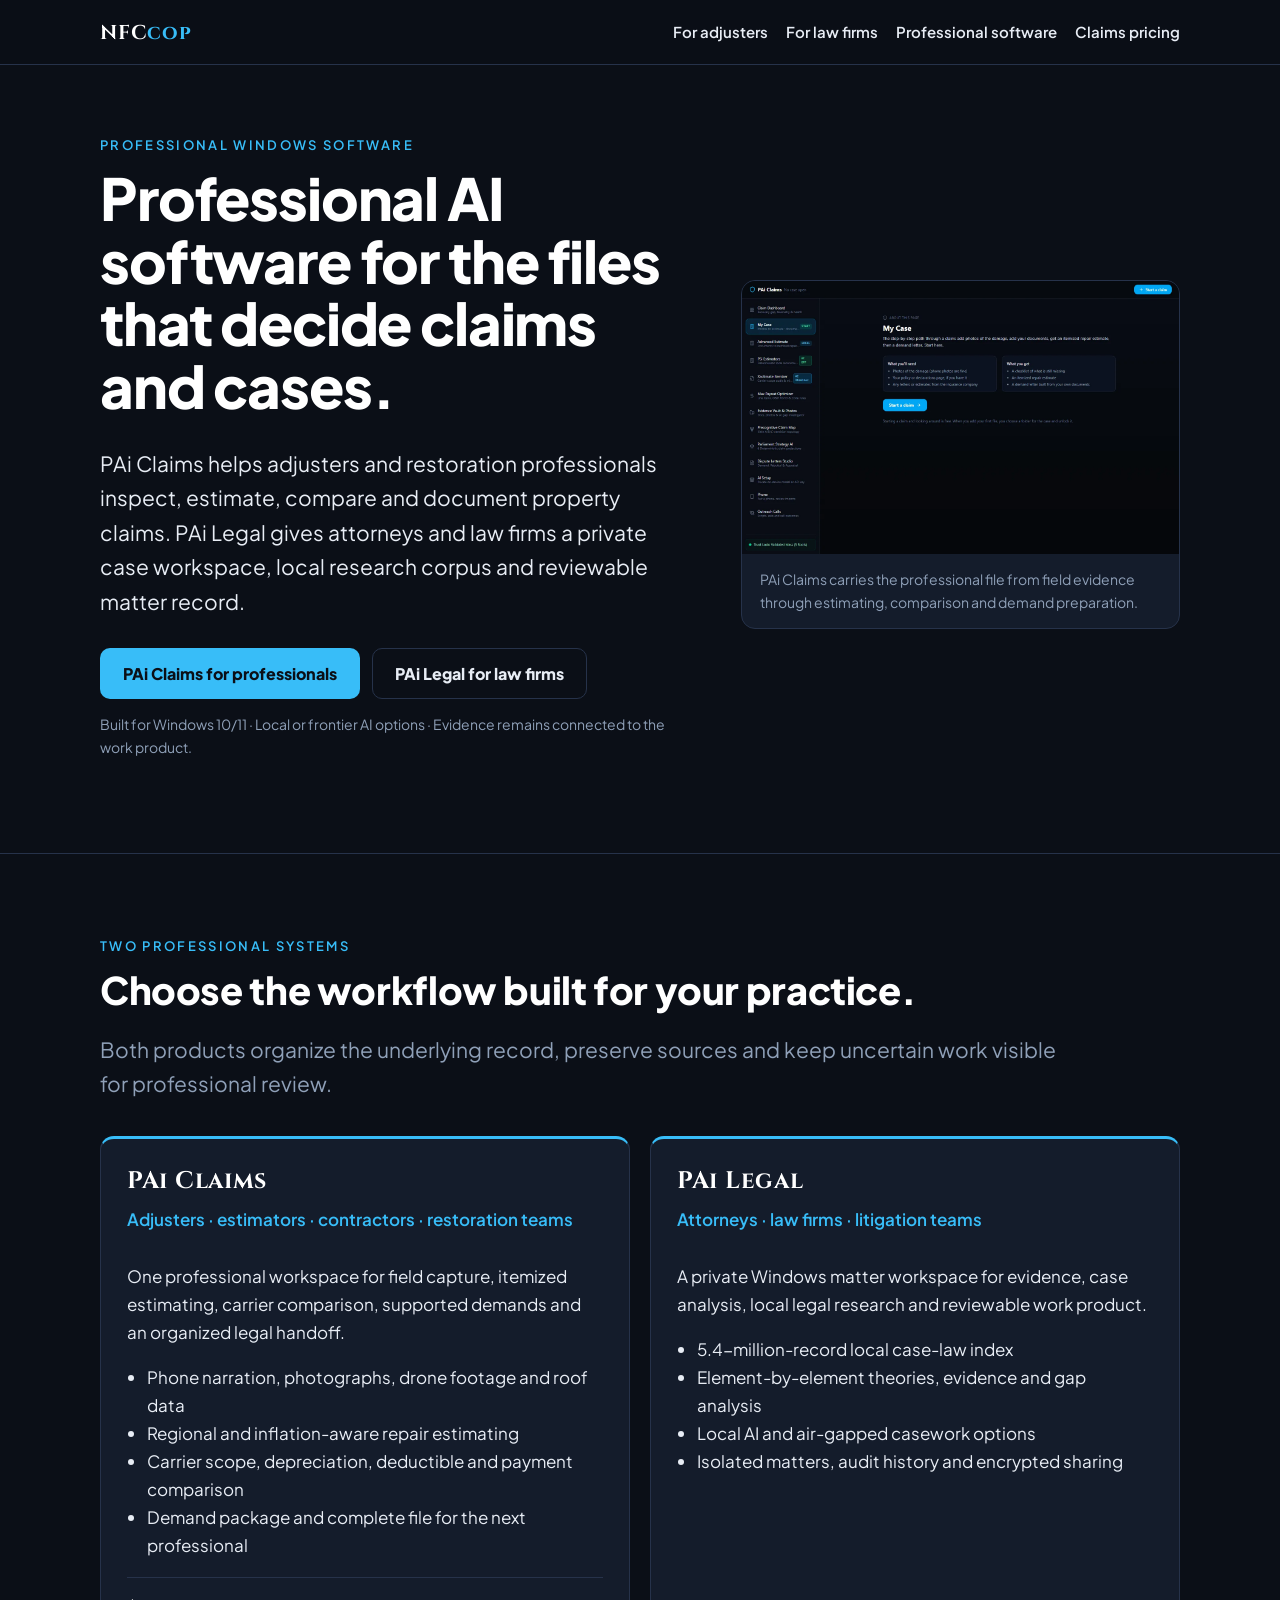
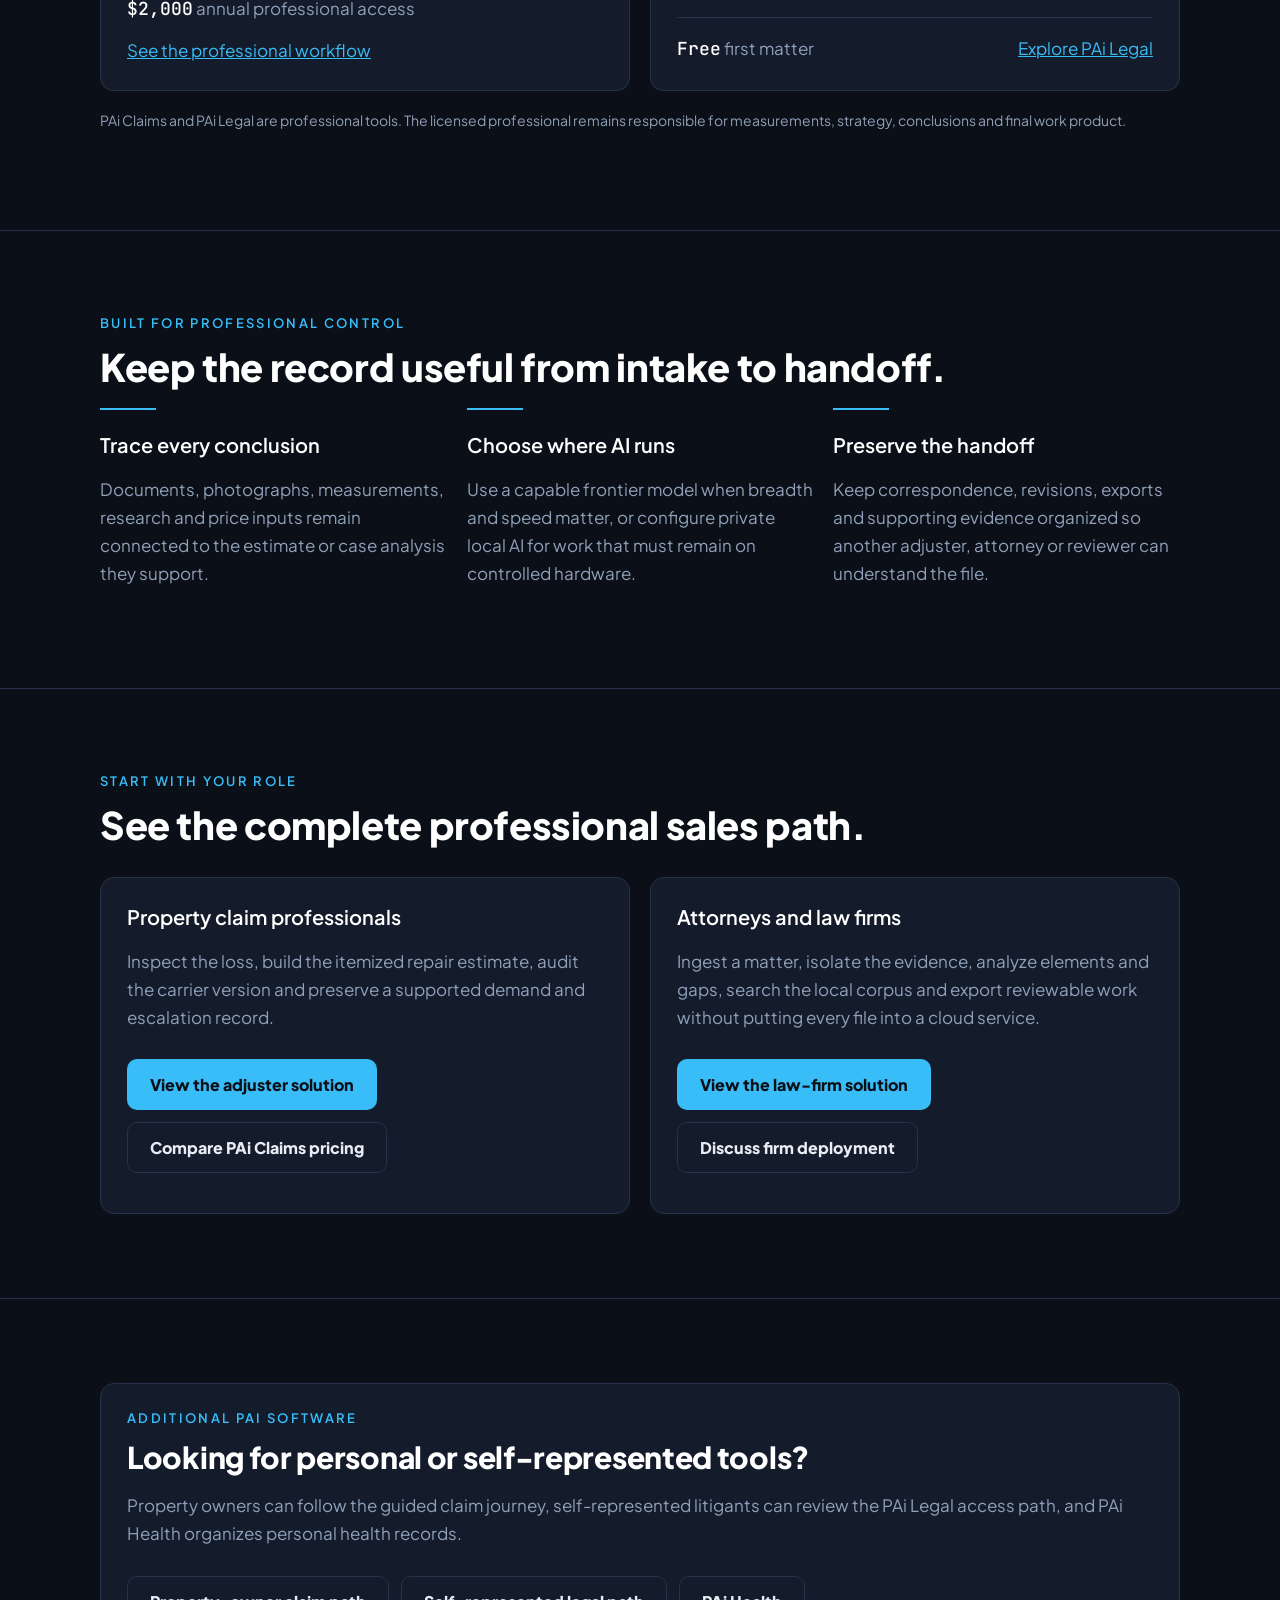
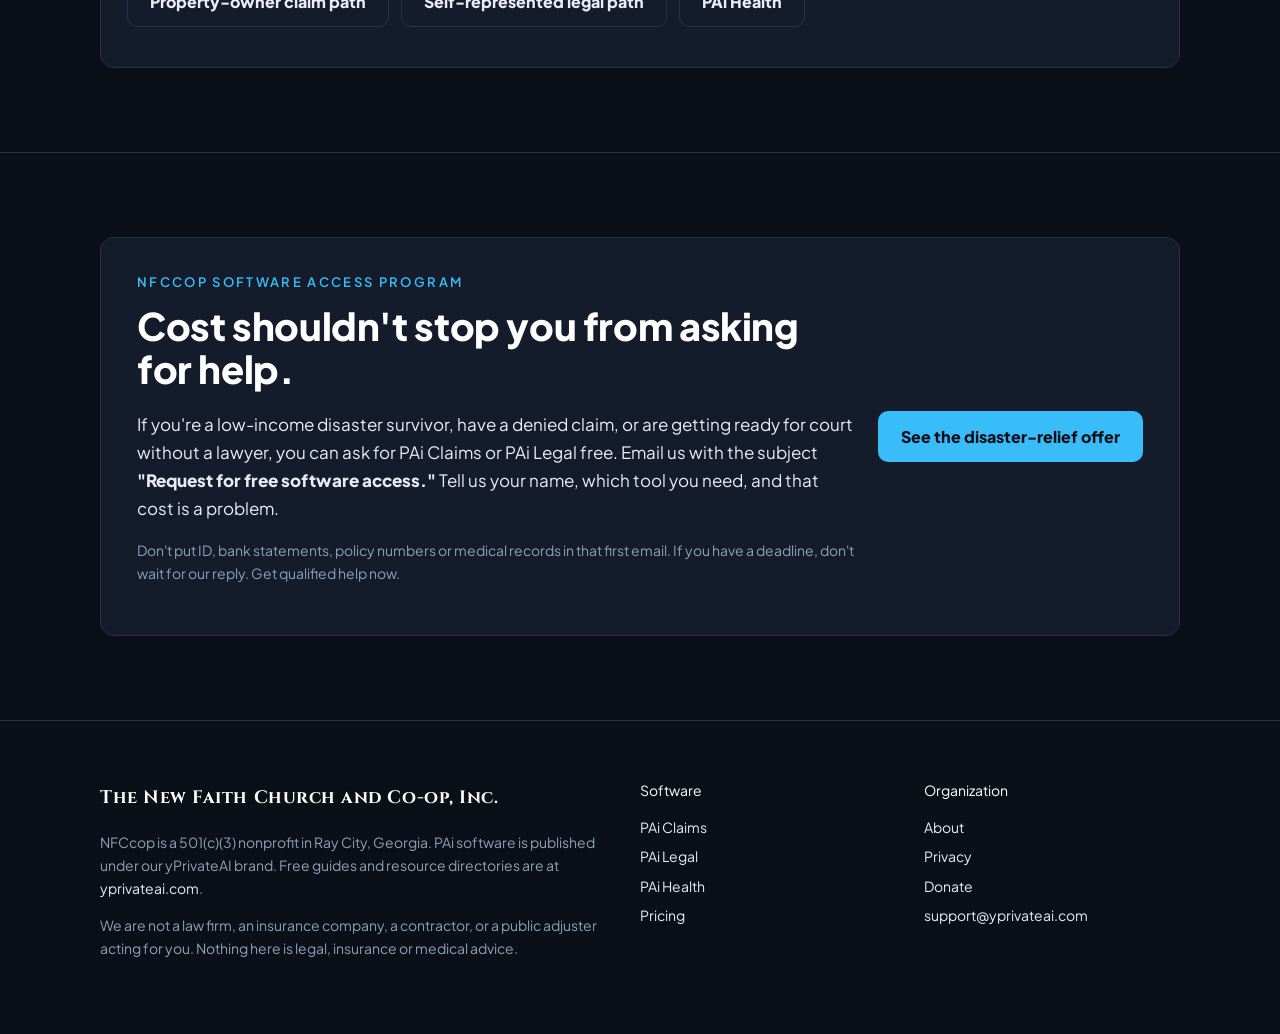
==== commit 247a4942: "Focus homepage on professional sales" ====
--- a/index.html
+++ b/index.html
@@ -3,12 +3,12 @@
 <head>
 <meta charset="utf-8">
 <meta name="viewport" content="width=device-width,initial-scale=1">
-<title>PAi Software for Claims, Court and Health Records | NFCcop</title>
-<meta name="description" content="Private Windows software from NFCcop: PAi Claims for property estimates, PAi Legal for court records and PAi Health for personal health records.">
+<title>Professional AI Software for Adjusters and Lawyers | NFCcop</title>
+<meta name="description" content="Professional Windows software for adjusters, estimators, restoration teams, attorneys and law firms. Explore PAi Claims and private PAi Legal workflows.">
 <meta name="robots" content="index,follow,max-image-preview:large">
 <link rel="canonical" href="https://nfccop.org/">
-<meta property="og:title" content="PAi software from NFCcop">
-<meta property="og:description" content="Build your own repair estimate, organize court records, keep health records together. Your files stay on your computer.">
+<meta property="og:title" content="Professional software for adjusters and lawyers | NFCcop">
+<meta property="og:description" content="PAi Claims and PAi Legal carry professional files from intake and evidence through analysis, reporting and handoff.">
 <meta property="og:url" content="https://nfccop.org/">
 <meta property="og:type" content="website">
 <meta property="og:site_name" content="NFCcop">
@@ -16,8 +16,8 @@
 <meta property="og:image:alt" content="PAi Claims My Case software dashboard">
 <meta name="twitter:card" content="summary_large_image">
 <meta name="twitter:image" content="https://nfccop.org/assets/images/pai-claims-my-case-dashboard.webp">
-<meta name="twitter:title" content="PAi software from NFCcop">
-<meta name="twitter:description" content="Private Windows software for property claims, legal records and personal health records.">
+<meta name="twitter:title" content="Professional software for adjusters and lawyers">
+<meta name="twitter:description" content="Professional Windows workflows for property claims, legal matters, evidence, analysis and reporting.">
 <style>
 /* NFCcop software sales site. Brand: marketing/youtube/brand/brand-guide.md */
 @font-face{font-family:"Cinzel";src:url([data-uri]) format("woff2");font-weight:700;font-display:swap}
@@ -190,84 +190,90 @@
 <script type="application/ld+json">
 {"@context":"https://schema.org","@type":"NGO","name":"The New Faith Church and Co-op, Inc.","alternateName":"NFCcop","url":"https://nfccop.org/","email":"support@yprivateai.com","address":{"@type":"PostalAddress","addressLocality":"Ray City","addressRegion":"GA","addressCountry":"US"},"nonprofitStatus":"Nonprofit501c3"}
 </script>
+<script type="application/ld+json">
+{"@context":"https://schema.org","@type":"ItemList","name":"Professional PAi software","itemListElement":[{"@type":"ListItem","position":1,"item":{"@type":"SoftwareApplication","name":"PAi Claims","applicationCategory":"BusinessApplication","operatingSystem":"Windows 10, Windows 11","url":"https://nfccop.org/pai-claims.html","description":"Professional property claim estimating, carrier comparison, documentation and demand preparation software."}},{"@type":"ListItem","position":2,"item":{"@type":"SoftwareApplication","name":"PAi Legal","applicationCategory":"BusinessApplication","operatingSystem":"Windows 10, Windows 11","url":"https://nfccop.org/pai-legal.html","description":"Private legal matter software with local case-law research, evidence analysis and encrypted matter workflows."}}]}
+</script>
 </head>
 <body>
 <a class="skip" href="#main">Skip to content</a>
 <header class="top"><div class="wrap">
   <a class="brand" href="./">NFC<span>cop</span></a>
   <nav class="nav" aria-label="Main">
-    <a href="pai-claims.html">PAi Claims</a>
-    <a href="pai-legal.html" class="hide-sm">PAi Legal</a>
-    <a href="https://yprivateai.com/pai-health.html" class="hide-sm">PAi Health</a>
-    <a href="pai-claims.html#pricing">Pricing</a>
+    <a href="professional-solution.html">For adjusters</a>
+    <a href="pai-legal.html" class="hide-sm">For law firms</a>
+    <a href="#tools" class="hide-sm">Professional software</a>
+    <a href="pai-claims.html#pricing">Claims pricing</a>
   </nav>
 </div></header>
 
 <main id="main">
-<section class="hero"><div class="wrap">
-  <p class="over">NFCcop software · 501(c)(3) nonprofit</p>
-  <h1>Software for the paperwork that decides how you recover.</h1>
-  <p class="lead">An insurance estimate that's too low. Court papers with a deadline. Health records scattered across a dozen portals. PAi tools turn the records into something you can use, and they stay on your own Windows computer.</p>
-  <div class="ctas">
-    <a class="btn btn-primary" href="pai-claims.html">See PAi Claims</a>
-    <a class="btn btn-ghost" href="#tools">Compare all three tools</a>
-  </div>
-  <p class="fine">Can't afford it? <a href="disaster-relief.html">See the free disaster-relief access path</a>.</p>
-</div></section>
-
-<section style="padding-top:34px;padding-bottom:34px"><div class="wrap"><figure class="home-photo"><img src="assets/images/pai-claims-my-case-dashboard.webp" width="1440" height="900" alt="PAi Claims My Case dashboard showing the guided path from damage photos to an itemized estimate and demand letter" loading="eager" fetchpriority="high" decoding="async"><figcaption>PAi Claims guides the file from damage photographs and documents to an itemized repair estimate and supported demand letter.</figcaption></figure></div></section>
+<section class="hero"><div class="wrap hero-grid">
+  <div>
+    <p class="over">Professional Windows software</p>
+    <h1>Professional AI software for the files that decide claims and cases.</h1>
+    <p class="lead">PAi Claims helps adjusters and restoration professionals inspect, estimate, compare and document property claims. PAi Legal gives attorneys and law firms a private case workspace, local research corpus and reviewable matter record.</p>
+    <div class="ctas">
+      <a class="btn btn-primary" href="professional-solution.html">PAi Claims for professionals</a>
+      <a class="btn btn-ghost" href="pai-legal.html">PAi Legal for law firms</a>
+    </div>
+    <p class="fine">Built for Windows 10/11 · Local or frontier AI options · Evidence remains connected to the work product.</p>
+  </div>
+  <figure class="home-photo" style="margin:0"><img src="assets/images/pai-claims-my-case-dashboard.webp" width="1440" height="900" alt="PAi Claims professional dashboard showing the path from field evidence to an itemized estimate and demand letter" loading="eager" fetchpriority="high" decoding="async"><figcaption>PAi Claims carries the professional file from field evidence through estimating, comparison and demand preparation.</figcaption></figure>
+</div></section>
 
 <section id="tools"><div class="wrap">
-  <p class="over">Choose your tool</p>
-  <h2>Three tools, one rule: the evidence decides.</h2>
-  <p class="lead muted">The AI reads, compares and drafts for you. Nothing it says becomes a fact in your file unless a document, photo or measurement backs it up.</p>
-  <div class="grid g3" style="margin-top:34px">
+  <p class="over">Two professional systems</p>
+  <h2>Choose the workflow built for your practice.</h2>
+  <p class="lead muted">Both products organize the underlying record, preserve sources and keep uncertain work visible for professional review.</p>
+  <div class="grid g2" style="margin-top:34px">
     <article class="card feature prod">
       <h3>PAi Claims</h3>
-      <p class="for">Property insurance claims</p>
-      <p>Build your own itemized repair estimate and see what the carrier's estimate left out.</p>
+      <p class="for">Adjusters · estimators · contractors · restoration teams</p>
+      <p>One professional workspace for field capture, itemized estimating, carrier comparison, supported demands and an organized legal handoff.</p>
       <ul>
-        <li>Line-item pricing adjusted for your state</li>
-        <li>Carrier comparison and missing-scope review</li>
-        <li>Photos, policy and letters kept in one case</li>
-        <li>Printable estimate and demand letter</li>
+        <li>Phone narration, photographs, drone footage and roof data</li>
+        <li>Regional and inflation-aware repair estimating</li>
+        <li>Carrier scope, depreciation, deductible and payment comparison</li>
+        <li>Demand package and complete file for the next professional</li>
       </ul>
-      <div class="foot"><span><span class="price">$20</span> <span class="muted">first claim</span></span><a href="pai-claims.html">Learn more →</a></div>
+      <div class="foot"><span><span class="price">$2,000</span> <span class="muted">annual professional access</span></span><a href="professional-solution.html">See the professional workflow</a></div>
     </article>
     <article class="card feature prod">
       <h3>PAi Legal</h3>
-      <p class="for">Law firms and attorneys</p>
-      <p>Private legal software that runs offline on your own Windows machine.</p>
+      <p class="for">Attorneys · law firms · litigation teams</p>
+      <p>A private Windows matter workspace for evidence, case analysis, local legal research and reviewable work product.</p>
       <ul>
         <li>5.4-million-record local case-law index</li>
-        <li>Element-by-element case analysis</li>
-        <li>Private AI that runs only on your machine</li>
-        <li>Every matter kept separate, with encrypted backups</li>
+        <li>Element-by-element theories, evidence and gap analysis</li>
+        <li>Local AI and air-gapped casework options</li>
+        <li>Isolated matters, audit history and encrypted sharing</li>
       </ul>
-      <div class="foot"><span><span class="price">Free</span> <span class="muted">first matter</span></span><a href="pai-legal.html">Learn more →</a></div>
+      <div class="foot"><span><span class="price">Free</span> <span class="muted">first matter</span></span><a href="pai-legal.html">Explore PAi Legal</a></div>
     </article>
-    <article class="card feature prod">
-      <h3>PAi Health</h3>
-      <p class="for">Personal health records</p>
-      <p>Visit summaries, labs, medications and daily readings in one place, with FDA medication-label context linked to its source.</p>
-      <ul>
-        <li>Stays on your computer; no cloud storage needed</li>
-        <li>Find the source behind every entry</li>
-        <li>Questions ready for your next appointment</li>
-      </ul>
-      <div class="foot"><span class="muted">Trial available</span><a href="https://yprivateai.com/pai-health.html">See trial terms →</a></div>
-    </article>
-  </div>
-  <p class="fine" style="margin-top:18px">All three are Windows 10/11 desktop apps. None of them gives legal or medical advice or represents you.</p>
+  </div>
+  <p class="fine" style="margin-top:18px">PAi Claims and PAi Legal are professional tools. The licensed professional remains responsible for measurements, strategy, conclusions and final work product.</p>
 </div></section>
 
 <section><div class="wrap">
+  <p class="over">Built for professional control</p>
+  <h2>Keep the record useful from intake to handoff.</h2>
   <div class="grid g3">
-    <div><hr class="rule"><h3>Your files stay with you</h3><p class="muted">Cases are saved in folders you pick on your own computer. There's no account to make, and we don't keep a copy.</p></div>
-    <div><hr class="rule"><h3>You choose where the AI runs</h3><p class="muted">Pick local AI and your documents never go to an AI company. Or connect a provider you already pay for, under that provider's terms.</p></div>
-    <div><hr class="rule"><h3>Sales expand free access</h3><p class="muted">Software revenue supports continued development and helps NFCcop provide access to disaster survivors who cannot afford the software.</p></div>
-  </div>
-</div></section>
+    <div><hr class="rule"><h3>Trace every conclusion</h3><p class="muted">Documents, photographs, measurements, research and price inputs remain connected to the estimate or case analysis they support.</p></div>
+    <div><hr class="rule"><h3>Choose where AI runs</h3><p class="muted">Use a capable frontier model when breadth and speed matter, or configure private local AI for work that must remain on controlled hardware.</p></div>
+    <div><hr class="rule"><h3>Preserve the handoff</h3><p class="muted">Keep correspondence, revisions, exports and supporting evidence organized so another adjuster, attorney or reviewer can understand the file.</p></div>
+  </div>
+</div></section>
+
+<section><div class="wrap">
+  <p class="over">Start with your role</p>
+  <h2>See the complete professional sales path.</h2>
+  <div class="grid g2" style="margin-top:30px">
+    <div class="card"><h3>Property claim professionals</h3><p class="muted">Inspect the loss, build the itemized repair estimate, audit the carrier version and preserve a supported demand and escalation record.</p><div class="ctas"><a class="btn btn-primary" href="professional-solution.html">View the adjuster solution</a><a class="btn btn-ghost" href="pai-claims.html#pricing">Compare PAi Claims pricing</a></div></div>
+    <div class="card"><h3>Attorneys and law firms</h3><p class="muted">Ingest a matter, isolate the evidence, analyze elements and gaps, search the local corpus and export reviewable work without putting every file into a cloud service.</p><div class="ctas"><a class="btn btn-primary" href="pai-legal.html">View the law-firm solution</a><a class="btn btn-ghost" href="mailto:support@yprivateai.com?subject=PAi%20Legal%20professional%20deployment">Discuss firm deployment</a></div></div>
+  </div>
+</div></section>
+
+<section><div class="wrap"><div class="card"><p class="over">Additional PAi software</p><h2 style="font-size:30px">Looking for personal or self-represented tools?</h2><p class="muted">Property owners can follow the guided claim journey, self-represented litigants can review the PAi Legal access path, and PAi Health organizes personal health records.</p><div class="ctas"><a class="btn btn-ghost" href="claim-journey.html">Property-owner claim path</a><a class="btn btn-ghost" href="pai-legal-self-represented.html">Self-represented legal path</a><a class="btn btn-ghost" href="https://yprivateai.com/pai-health.html">PAi Health</a></div></div></div></section>
 
 <section id="free-access"><div class="wrap">
   <div class="band">
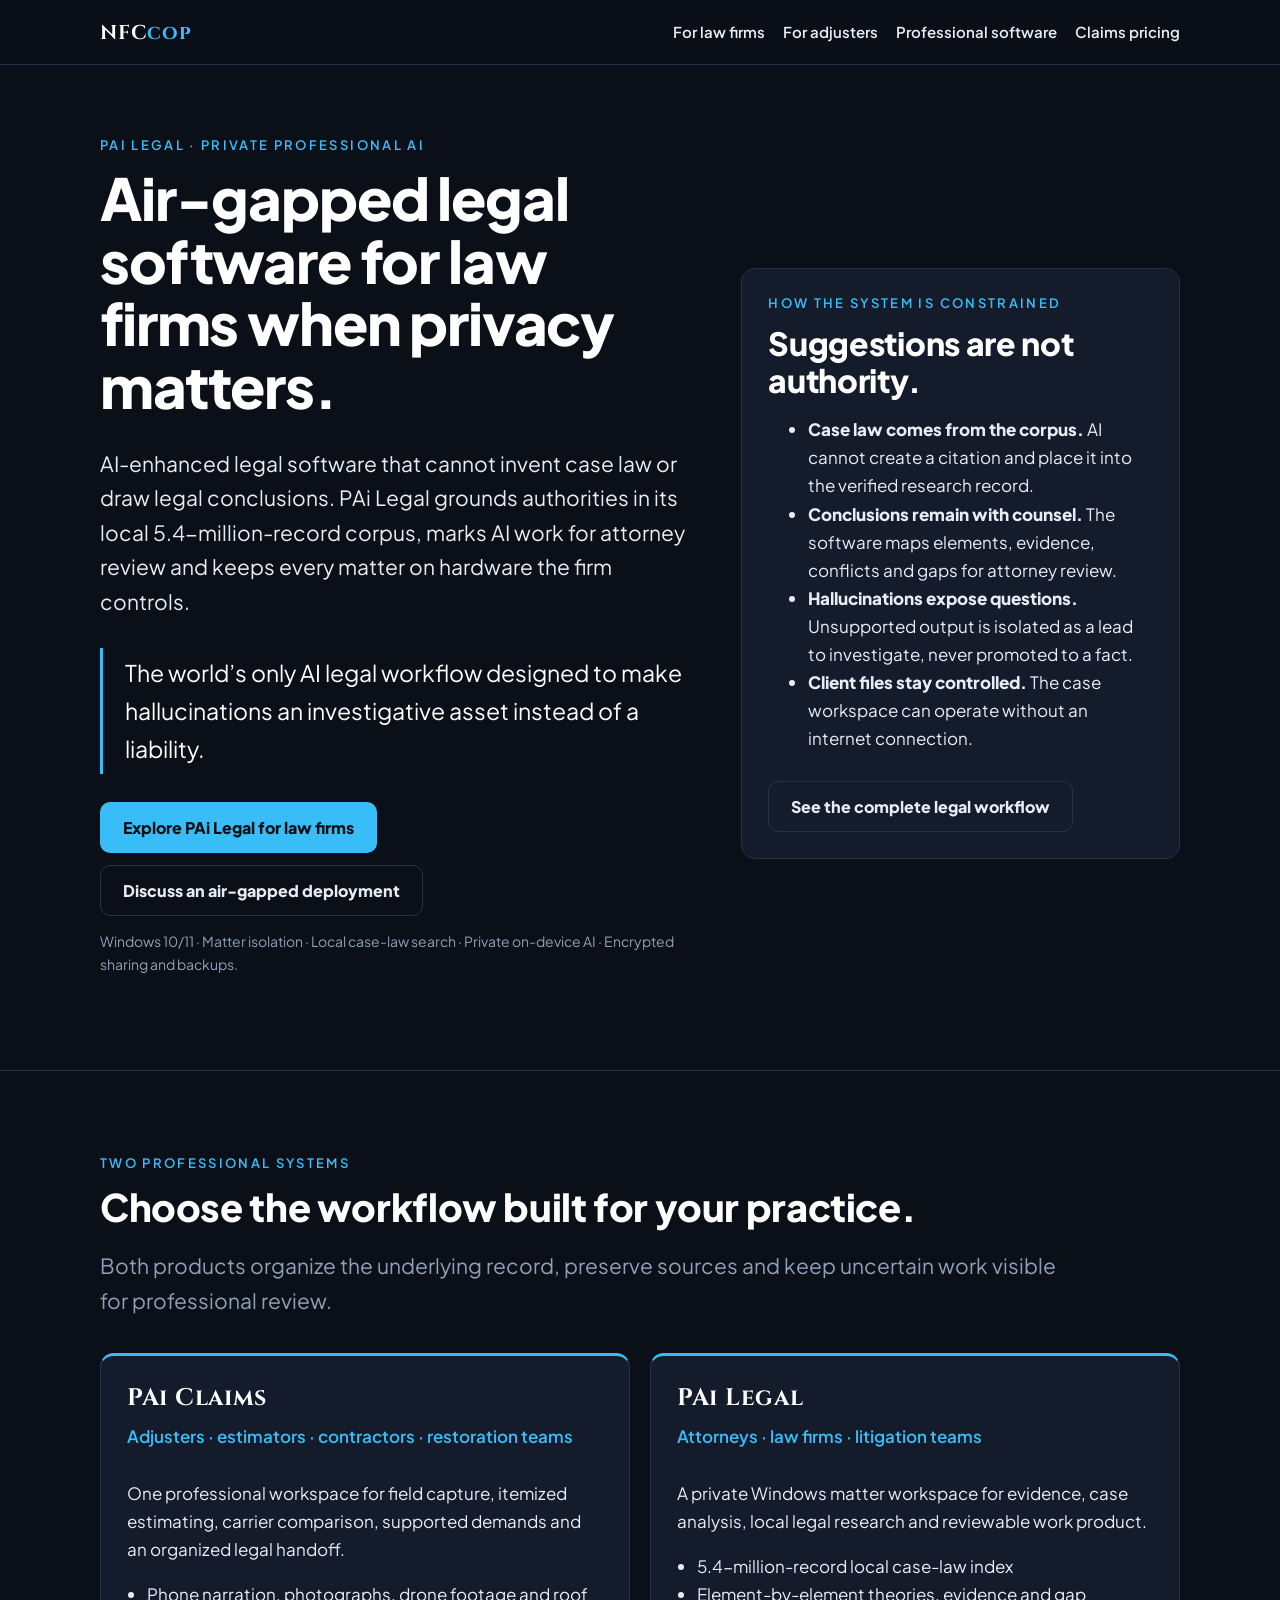
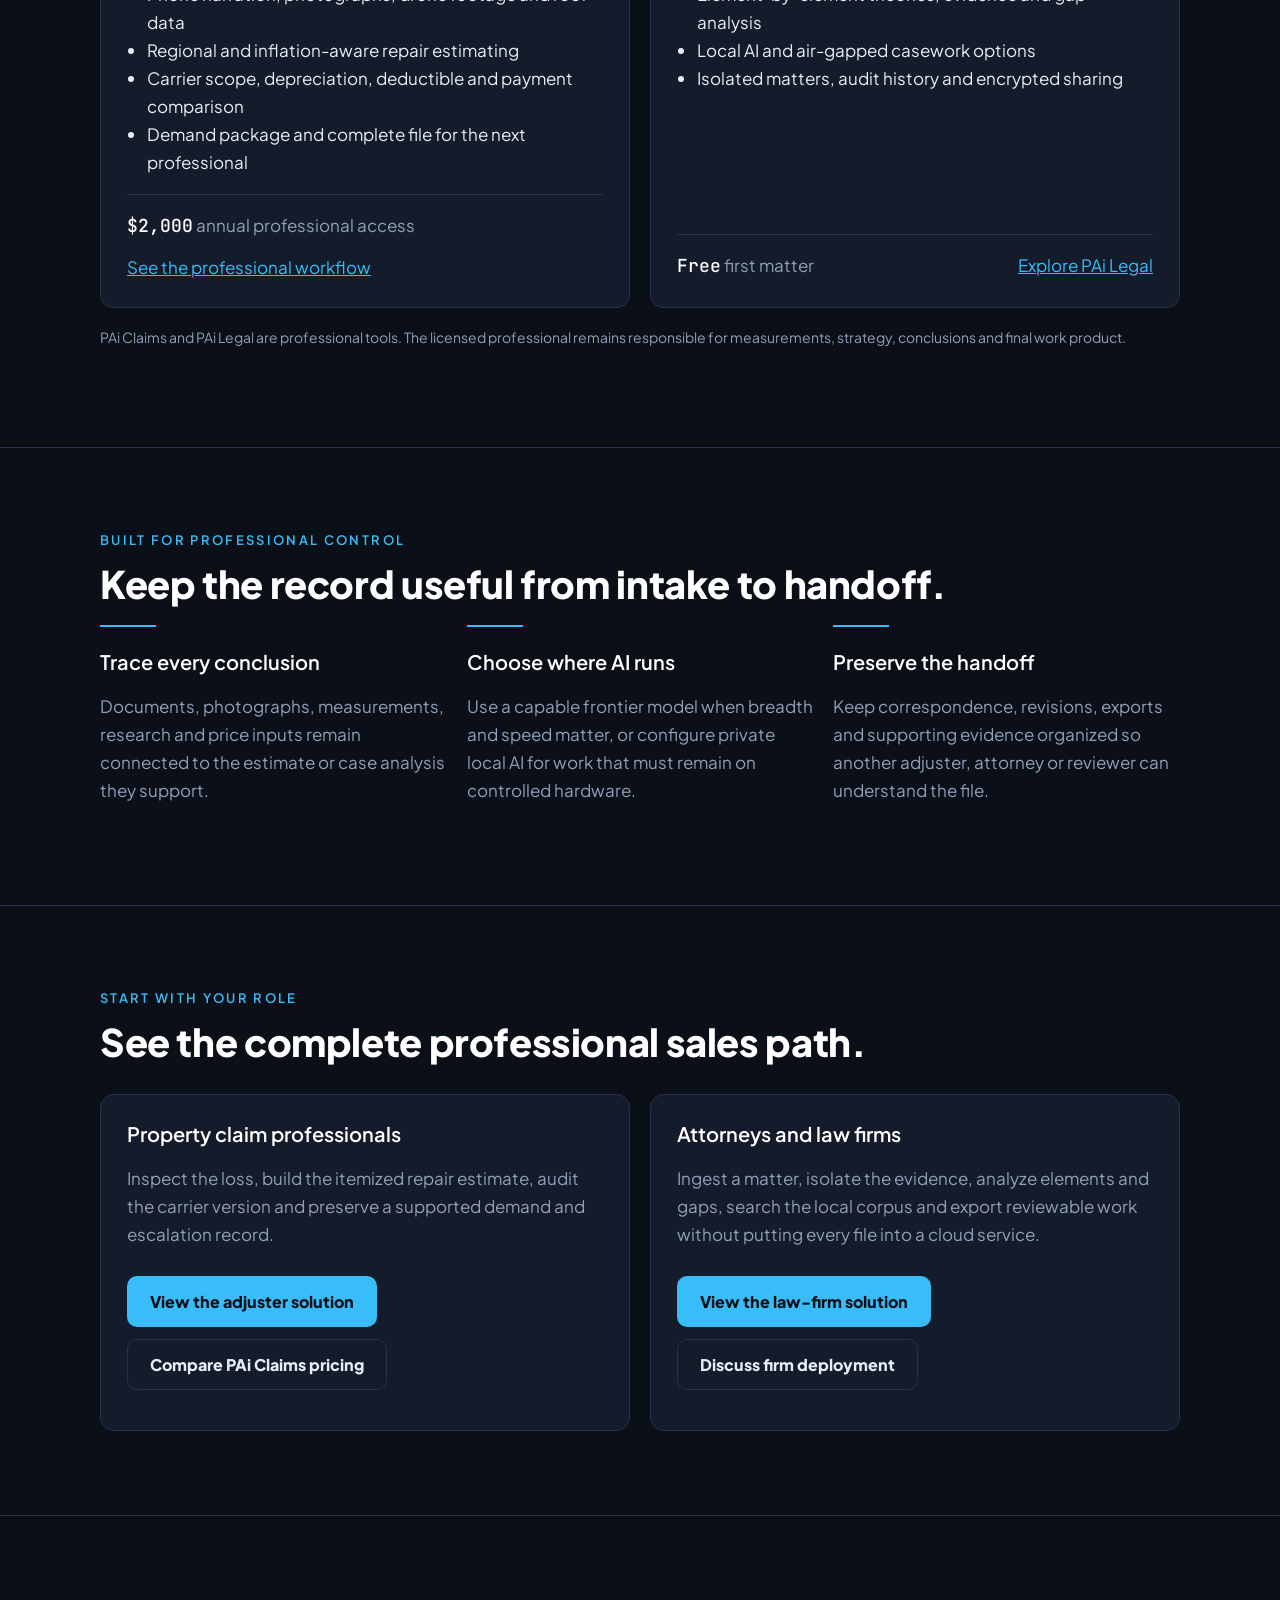
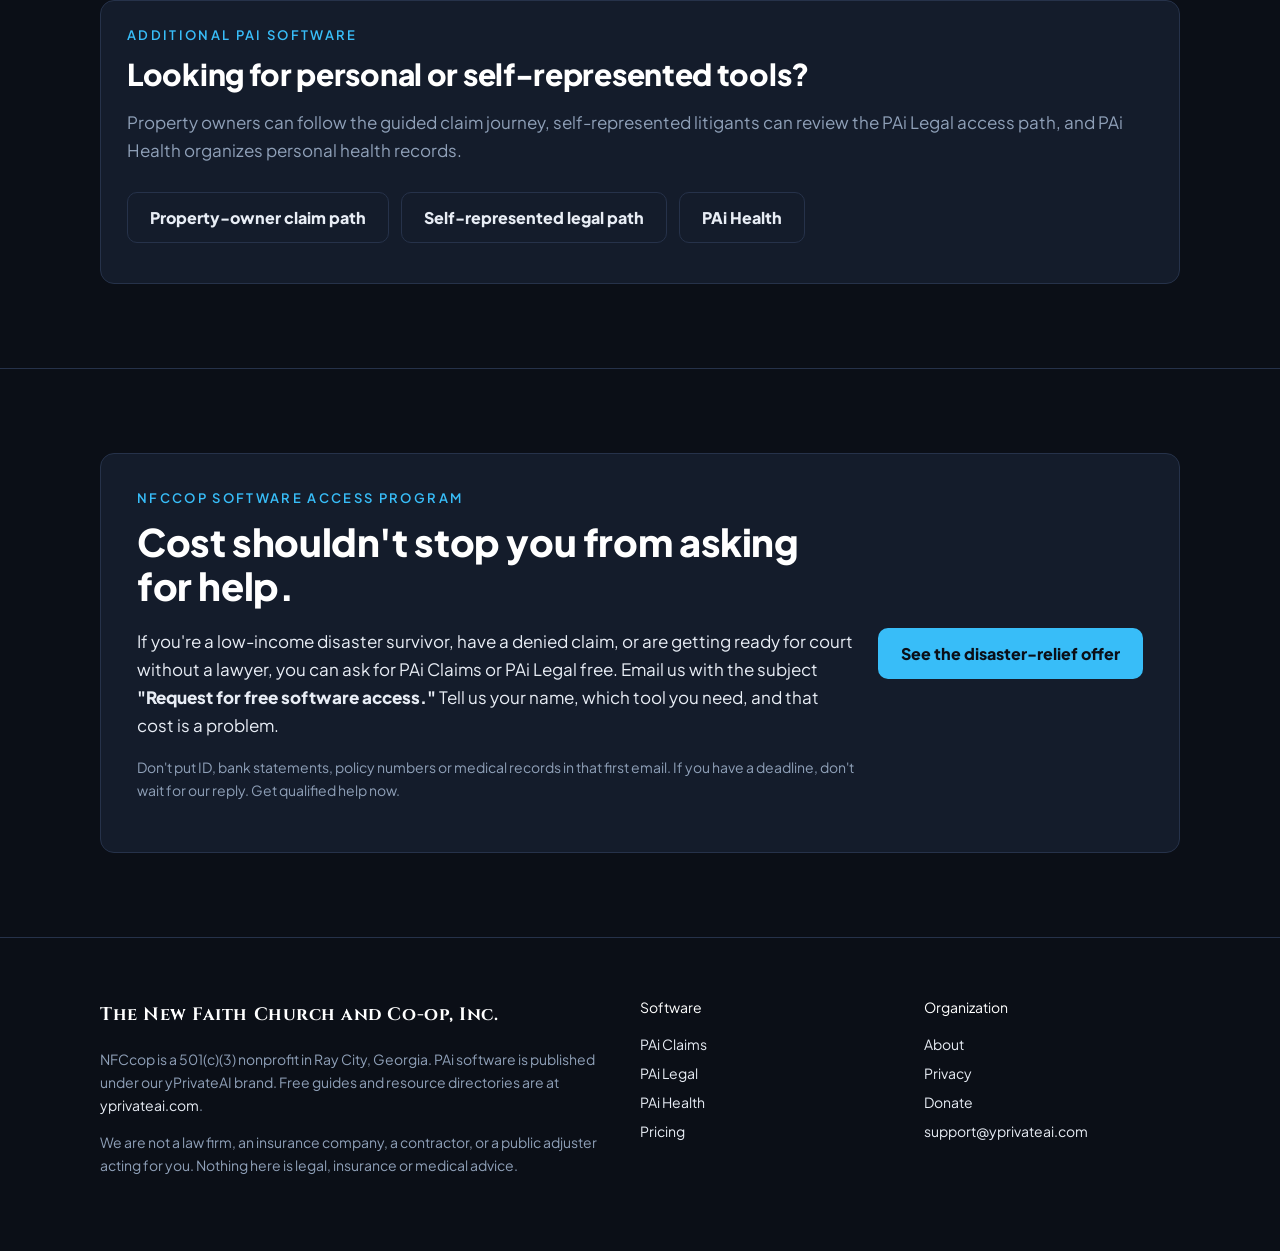
==== commit b539e6a2: "Lead homepage with air-gapped PAi Legal" ====
--- a/index.html
+++ b/index.html
@@ -3,12 +3,12 @@
 <head>
 <meta charset="utf-8">
 <meta name="viewport" content="width=device-width,initial-scale=1">
-<title>Professional AI Software for Adjusters and Lawyers | NFCcop</title>
-<meta name="description" content="Professional Windows software for adjusters, estimators, restoration teams, attorneys and law firms. Explore PAi Claims and private PAi Legal workflows.">
+<title>Air-Gapped Legal AI Software for Law Firms | PAi Legal</title>
+<meta name="description" content="Air-gapped legal software for law firms when privacy matters. PAi Legal grounds case law in a local corpus and keeps AI suggestions separate from legal conclusions.">
 <meta name="robots" content="index,follow,max-image-preview:large">
 <link rel="canonical" href="https://nfccop.org/">
-<meta property="og:title" content="Professional software for adjusters and lawyers | NFCcop">
-<meta property="og:description" content="PAi Claims and PAi Legal carry professional files from intake and evidence through analysis, reporting and handoff.">
+<meta property="og:title" content="Air-gapped legal software for law firms when privacy matters">
+<meta property="og:description" content="AI-enhanced legal software that cannot invent case law or make legal conclusions. Hallucinations become review signals, not authority.">
 <meta property="og:url" content="https://nfccop.org/">
 <meta property="og:type" content="website">
 <meta property="og:site_name" content="NFCcop">
@@ -16,8 +16,8 @@
 <meta property="og:image:alt" content="PAi Claims My Case software dashboard">
 <meta name="twitter:card" content="summary_large_image">
 <meta name="twitter:image" content="https://nfccop.org/assets/images/pai-claims-my-case-dashboard.webp">
-<meta name="twitter:title" content="Professional software for adjusters and lawyers">
-<meta name="twitter:description" content="Professional Windows workflows for property claims, legal matters, evidence, analysis and reporting.">
+<meta name="twitter:title" content="Air-gapped legal software for law firms">
+<meta name="twitter:description" content="Private legal AI grounded in a local case-law corpus, with suggestions separated from conclusions and authority.">
 <style>
 /* NFCcop software sales site. Brand: marketing/youtube/brand/brand-guide.md */
 @font-face{font-family:"Cinzel";src:url([data-uri]) format("woff2");font-weight:700;font-display:swap}
@@ -199,8 +199,8 @@
 <header class="top"><div class="wrap">
   <a class="brand" href="./">NFC<span>cop</span></a>
   <nav class="nav" aria-label="Main">
-    <a href="professional-solution.html">For adjusters</a>
-    <a href="pai-legal.html" class="hide-sm">For law firms</a>
+    <a href="pai-legal.html">For law firms</a>
+    <a href="professional-solution.html" class="hide-sm">For adjusters</a>
     <a href="#tools" class="hide-sm">Professional software</a>
     <a href="pai-claims.html#pricing">Claims pricing</a>
   </nav>
@@ -209,16 +209,17 @@
 <main id="main">
 <section class="hero"><div class="wrap hero-grid">
   <div>
-    <p class="over">Professional Windows software</p>
-    <h1>Professional AI software for the files that decide claims and cases.</h1>
-    <p class="lead">PAi Claims helps adjusters and restoration professionals inspect, estimate, compare and document property claims. PAi Legal gives attorneys and law firms a private case workspace, local research corpus and reviewable matter record.</p>
+    <p class="over">PAi Legal · Private professional AI</p>
+    <h1>Air-gapped legal software for law firms when privacy matters.</h1>
+    <p class="lead">AI-enhanced legal software that cannot invent case law or draw legal conclusions. PAi Legal grounds authorities in its local 5.4-million-record corpus, marks AI work for attorney review and keeps every matter on hardware the firm controls.</p>
+    <p class="callout">The world’s only AI legal workflow designed to make hallucinations an investigative asset instead of a liability.</p>
     <div class="ctas">
-      <a class="btn btn-primary" href="professional-solution.html">PAi Claims for professionals</a>
-      <a class="btn btn-ghost" href="pai-legal.html">PAi Legal for law firms</a>
+      <a class="btn btn-primary" href="pai-legal.html">Explore PAi Legal for law firms</a>
+      <a class="btn btn-ghost" href="mailto:support@yprivateai.com?subject=PAi%20Legal%20air-gapped%20firm%20deployment">Discuss an air-gapped deployment</a>
     </div>
-    <p class="fine">Built for Windows 10/11 · Local or frontier AI options · Evidence remains connected to the work product.</p>
-  </div>
-  <figure class="home-photo" style="margin:0"><img src="assets/images/pai-claims-my-case-dashboard.webp" width="1440" height="900" alt="PAi Claims professional dashboard showing the path from field evidence to an itemized estimate and demand letter" loading="eager" fetchpriority="high" decoding="async"><figcaption>PAi Claims carries the professional file from field evidence through estimating, comparison and demand preparation.</figcaption></figure>
+    <p class="fine">Windows 10/11 · Matter isolation · Local case-law search · Private on-device AI · Encrypted sharing and backups.</p>
+  </div>
+  <div class="card" aria-label="PAi Legal safeguards"><p class="over">How the system is constrained</p><h2 style="font-size:32px">Suggestions are not authority.</h2><ul><li><b>Case law comes from the corpus.</b> AI cannot create a citation and place it into the verified research record.</li><li><b>Conclusions remain with counsel.</b> The software maps elements, evidence, conflicts and gaps for attorney review.</li><li><b>Hallucinations expose questions.</b> Unsupported output is isolated as a lead to investigate, never promoted to a fact.</li><li><b>Client files stay controlled.</b> The case workspace can operate without an internet connection.</li></ul><a href="pai-legal.html" class="btn btn-ghost" style="margin-top:12px">See the complete legal workflow</a></div>
 </div></section>
 
 <section id="tools"><div class="wrap">
